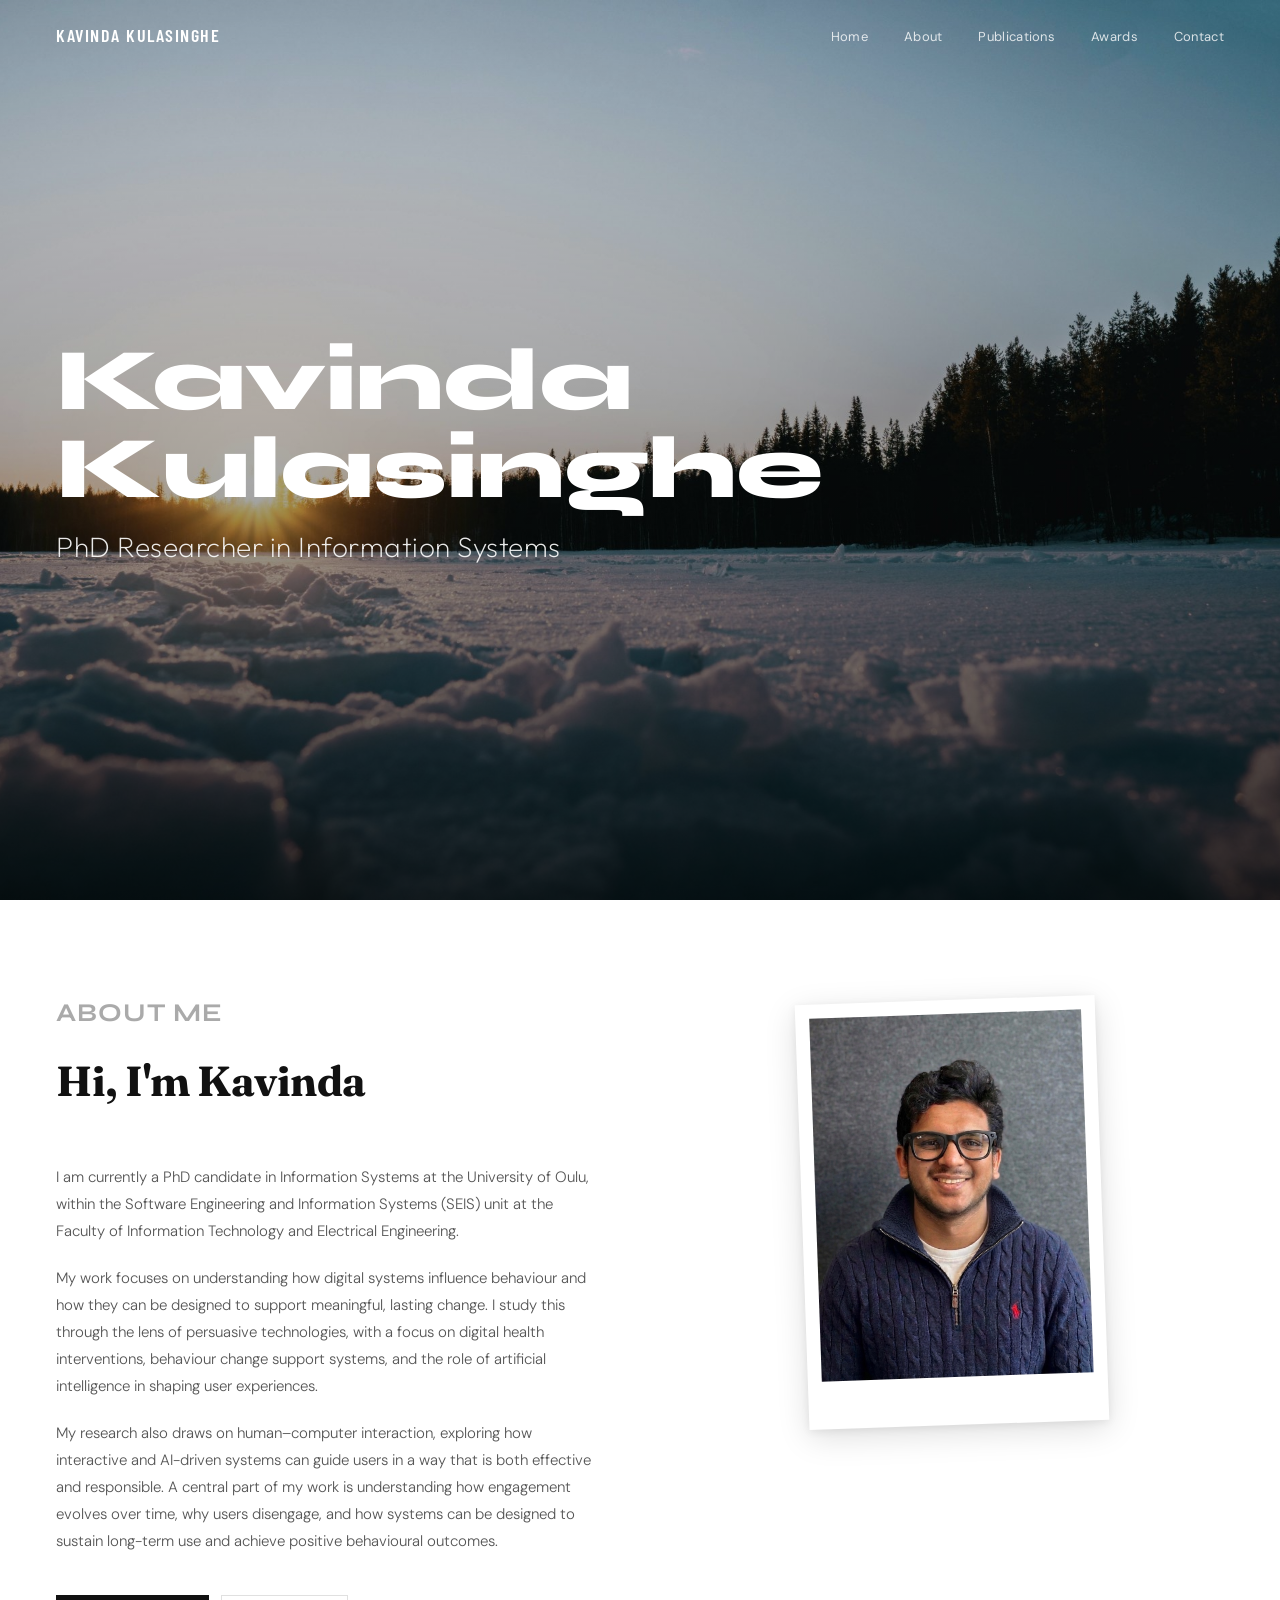
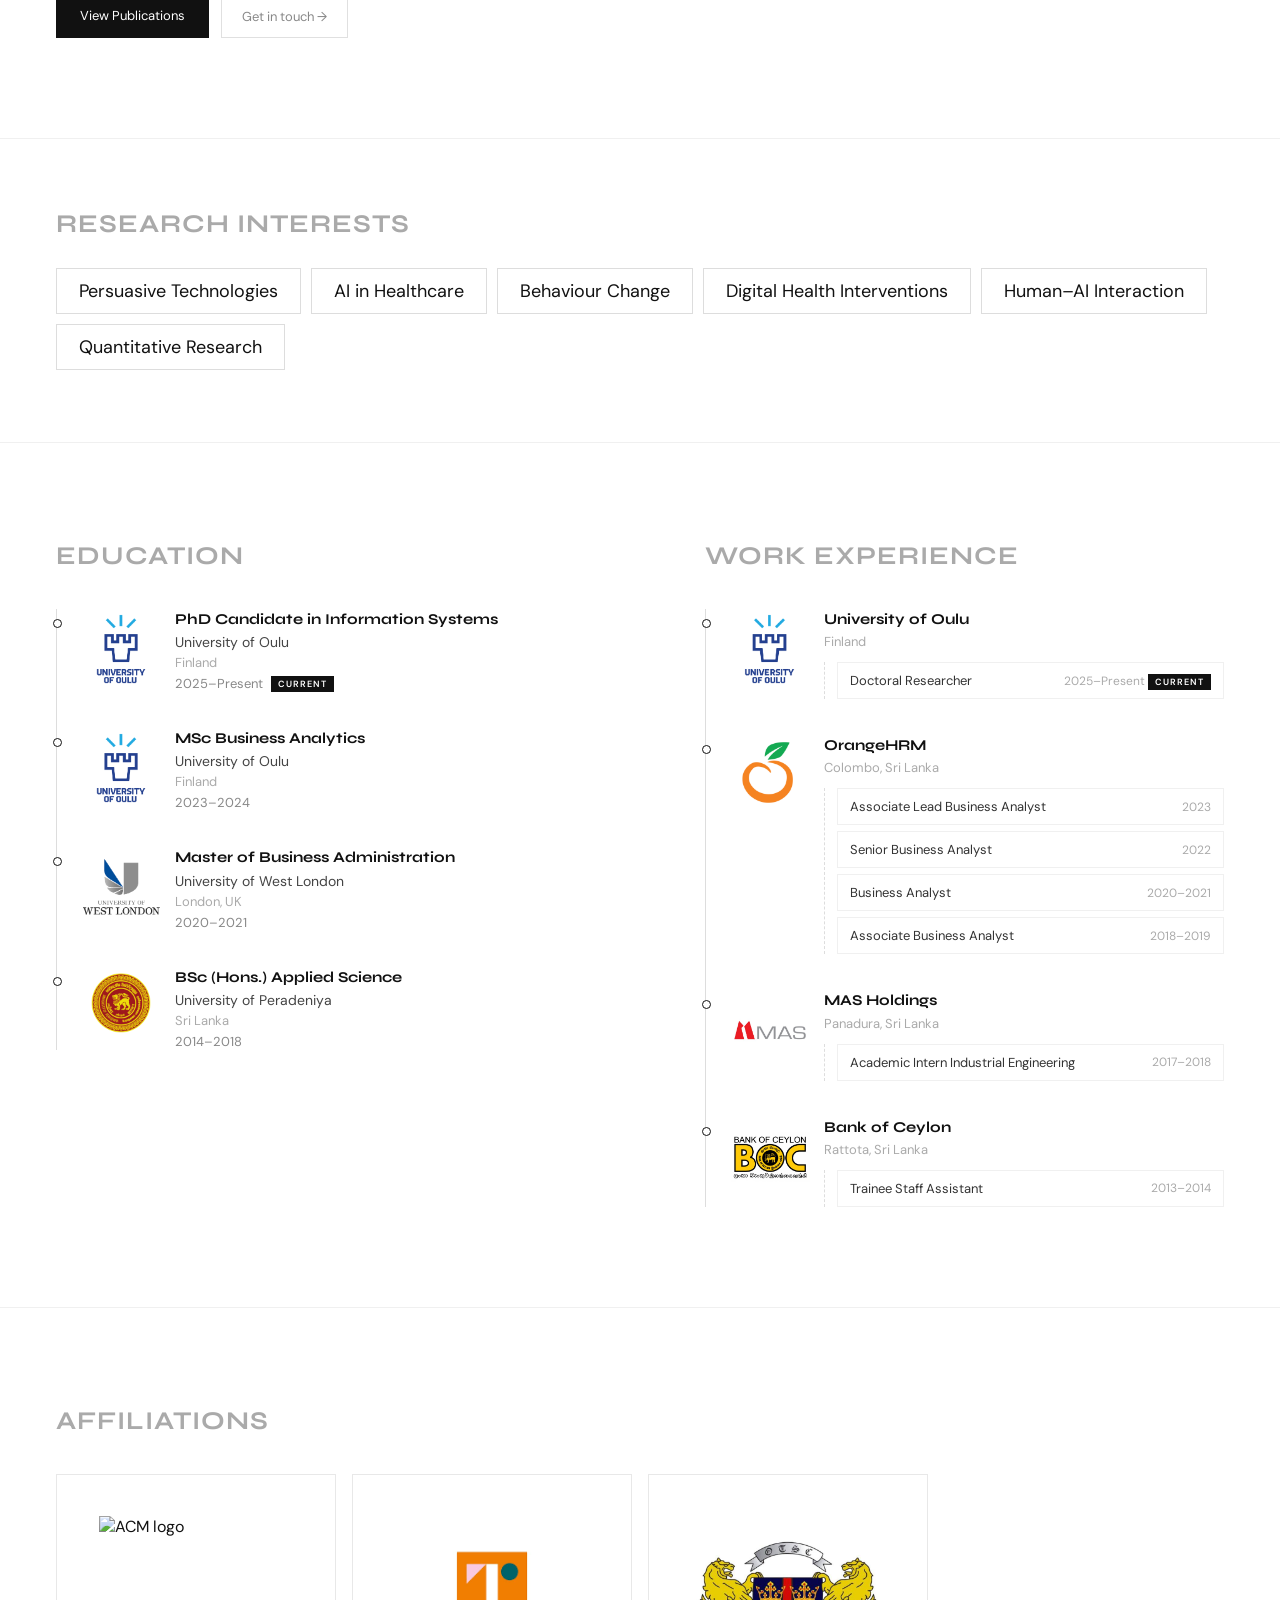
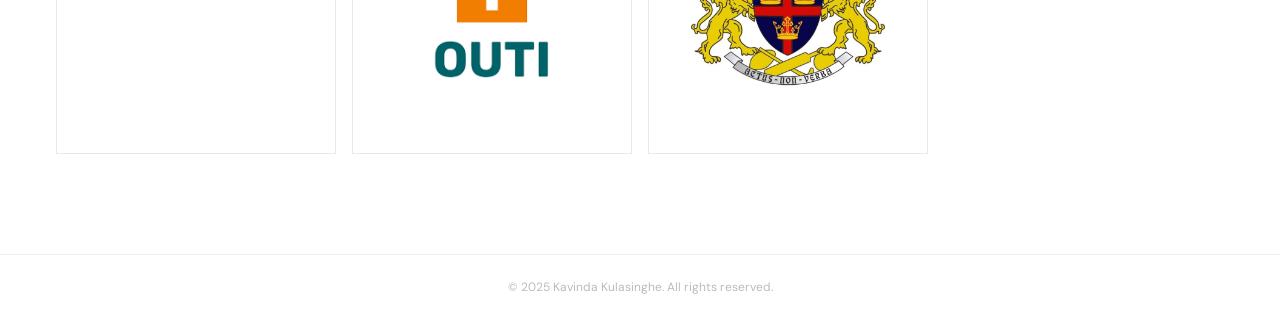
==== index.html @ 7be6fe2a "Add files via upload" ====
<!DOCTYPE html>
<html lang="en">
<head>
  <meta charset="UTF-8" />
  <meta name="viewport" content="width=device-width, initial-scale=1.0"/>
  <title>Kavinda Kulasinghe</title>
  <link href="https://fonts.googleapis.com/css2?family=Syne:wght@700;800&family=DM+Sans:wght@300;400;500&family=Outfit:wght@200;300&family=Barlow+Condensed:wght@600&family=Fraunces:ital,opsz,wght@0,9..144,700;1,9..144,700&display=swap" rel="stylesheet"/>
  <style>
    * { margin: 0; padding: 0; box-sizing: border-box; }

    :root {
      --black:        #111;
      --white:        #fff;
      --border:       #e8e8e8;
      --border-light: #f0f0f0;
      --muted:        #aaa;
      --text-body:    #555;
      --pad-h:        56px;
      --pad-v:        100px;
    }

    body { font-family: 'DM Sans', sans-serif; background: var(--white); color: var(--black); }

    /* NAV */
    nav {
      position: fixed; top: 0; left: 0; right: 0; z-index: 100;
      display: flex; justify-content: space-between; align-items: center;
      padding: 24px 56px;
      transition: background 0.4s, border-color 0.4s;
    }
    nav.scrolled {
      background: var(--white);
      border-bottom: 1px solid var(--border);
    }
    .nav-logo {
      font-family: 'Barlow Condensed', sans-serif; font-size: 18px; font-weight: 600;
      color: var(--white); transition: color 0.4s;
      text-transform: uppercase; letter-spacing: 1.5px;
      text-decoration: none;
    }
    nav.scrolled .nav-logo { color: var(--black); }
    .nav-links { display: flex; gap: 36px; list-style: none; }
    .nav-links a {
      font-size: 13px; color: rgba(255,255,255,0.8); text-decoration: none;
      letter-spacing: 0.3px; transition: color 0.2s;
    }
    nav.scrolled .nav-links a { color: #888; }
    .nav-links a:hover { color: var(--white); }
    nav.scrolled .nav-links a:hover { color: var(--black); }

    /* HERO */
    .hero {
      position: relative; height: 100vh; min-height: 560px;
      display: flex; flex-direction: column;
      justify-content: center; padding: 0 var(--pad-h);
      overflow: hidden;
      background-size: cover;
      background-position: center 40%;
      background-repeat: no-repeat;
      background-color: #1a1a1a;
    }

    .hero-overlay {
      position: absolute; inset: 0;
      background: linear-gradient(
        to top,
        rgba(0,0,0,0.78) 0%,
        rgba(0,0,0,0.35) 45%,
        rgba(0,0,0,0.10) 100%
      );
    }

    .hero-content { position: relative; z-index: 2; }

    @keyframes heroReveal {
      from { opacity: 0; transform: translateY(32px); filter: blur(6px); }
      to   { opacity: 1; transform: translateY(0);    filter: blur(0); }
    }

    .hero-name {
      font-family: 'Syne', sans-serif;
      font-size: clamp(52px, 7vw, 88px);
      font-weight: 800; color: var(--white);
      line-height: 1.0; letter-spacing: clamp(-1px, -0.03em, -3px);
      margin-bottom: 16px;
      animation: heroReveal 1s cubic-bezier(0.22, 1, 0.36, 1) 0.1s both;
    }

    .hero-role {
      font-family: 'Outfit', sans-serif; font-weight: 200;
      font-size: clamp(20px, 2.2vw, 30px);
      color: rgba(255,255,255,0.9);
      letter-spacing: 0.5px;
      animation: heroReveal 1s cubic-bezier(0.22, 1, 0.36, 1) 0.35s both;
    }

    /* ABOUT */
    .about {
      background: var(--white); padding: var(--pad-v) var(--pad-h);
      display: grid;
      grid-template-columns: 1fr 1fr;
      grid-template-rows: auto auto;
      column-gap: 80px; row-gap: 32px;
    }
    .about-top    { grid-column: 1; grid-row: 1; }
    .about-bottom { grid-column: 1; grid-row: 2; }
    .instax-wrap  { grid-column: 2; grid-row: 1 / 3; }

    .section-label {
      font-family: 'Syne', sans-serif;
      font-size: clamp(18px, 2vw, 26px);
      font-weight: 700; letter-spacing: 1px;
      color: var(--muted); text-transform: uppercase;
      margin-bottom: 32px; line-height: 1;
    }

    .about-heading {
      font-family: 'Fraunces', serif;
      font-size: 42px; font-weight: 700;
      color: var(--black); letter-spacing: -0.5px;
      line-height: 1.1; margin-bottom: 28px;
    }

    .about-text {
      font-size: 15px; font-weight: 300; color: var(--text-body);
      line-height: 1.8; margin-bottom: 20px;
    }
    .about-text:last-of-type { margin-bottom: 40px; }

    .about-ctas { display: flex; gap: 12px; }

    .btn-primary {
      background: var(--black); color: var(--white); border: none;
      padding: 12px 24px; font-family: 'DM Sans', sans-serif;
      font-size: 13px; cursor: pointer; transition: background 0.2s;
      display: inline-block; text-decoration: none;
    }
    .btn-primary:hover { background: #333; }

    .btn-ghost {
      background: transparent; color: #888;
      border: 1px solid #e0e0e0; padding: 12px 20px;
      font-family: 'DM Sans', sans-serif; font-size: 13px;
      cursor: pointer; transition: all 0.2s;
    }
    .btn-ghost:hover { color: var(--black); border-color: var(--muted); }

    .instax-wrap {
      display: flex; justify-content: center; align-items: flex-start;
    }
    .instax {
      background: var(--white);
      padding: 14px 14px 48px 14px;
      box-shadow: 0 8px 32px rgba(0,0,0,0.13), 0 2px 8px rgba(0,0,0,0.07);
      transform: rotate(-2deg);
      width: 300px;
      flex-shrink: 0;
    }
    .instax img {
      width: 100%; display: block;
      aspect-ratio: 3/4; object-fit: cover; object-position: center top;
    }

    /* RESEARCH INTERESTS CHIPS */
    .ri-section {
      padding: 72px 56px;
      border-top: 1px solid var(--border-light);
    }
    .ri-section .section-label { margin-bottom: 32px; }

    .ri-chips {
      display: flex; flex-wrap: wrap; gap: 10px;
    }

    .ri-chip {
      font-family: 'DM Sans', sans-serif;
      font-size: 18px; font-weight: 400; color: var(--black);
      border: 1px solid #ddd;
      padding: 10px 22px;
      transition: border-color 0.2s, background 0.2s, color 0.2s;
      cursor: default;
    }
    .ri-chip:hover {
      border-color: var(--black);
      background: var(--black);
      color: var(--white);
    }

    /* EDUCATION + WORK */
    .edu-work {
      display: grid;
      grid-template-columns: 1fr 1px 1fr;
      column-gap: 64px;
      padding: var(--pad-v) var(--pad-h);
      border-top: 1px solid var(--border-light);
      align-items: start;
    }
    .ew-divider { background: #e8e8e8; }
    .ew-col .section-label { margin-bottom: 40px; }

    .timeline {
      padding-left: 24px;
      border-left: 1px solid #ddd;
    }
    .tl-entry {
      position: relative;
      display: flex;
      gap: 14px;
      margin-bottom: 36px;
    }
    .tl-entry:last-child { margin-bottom: 0; }
    .tl-dot {
      position: absolute;
      left: -28px; top: 10px;
      width: 9px; height: 9px;
      border-radius: 50%;
      border: 1.5px solid #111;
      background: var(--white);
    }
    .tl-logo {
      width: 80px; height: 80px; flex-shrink: 0;
      display: flex; align-items: center; justify-content: center;
      font-size: 0;
    }
    .tl-logo img {
      width: 80px; height: 80px; object-fit: contain;
    }
    .tl-info { flex: 1; min-width: 0; }
    .tl-title {
      font-family: 'Syne', sans-serif;
      font-size: 15px; font-weight: 700; color: var(--black);
      line-height: 1.35; margin-bottom: 4px;
    }
    .tl-org  { font-size: 14px; color: #444; margin-bottom: 3px; }
    .tl-country { font-size: 13px; color: var(--muted); margin-bottom: 4px; }
    .tl-year {
      font-size: 13px; color: #888;
      display: flex; align-items: center; gap: 8px;
    }
    .badge-current {
      font-size: 9px; font-weight: 600; letter-spacing: 1px;
      text-transform: uppercase;
      background: var(--black); color: var(--white);
      padding: 2px 7px; flex-shrink: 0;
    }
    .tl-roles {
      margin-top: 12px;
      border-left: 1px dashed #ddd;
      padding-left: 12px;
      display: flex; flex-direction: column; gap: 6px;
    }
    .tl-role {
      display: flex; justify-content: space-between; align-items: center;
      padding: 9px 12px;
      border: 1px solid var(--border-light);
      transition: border-color 0.2s;
    }
    .tl-role:hover { border-color: var(--black); }
    .tl-role-title { font-size: 13px; color: #333; }
    .tl-role-year  { font-size: 12px; color: var(--muted); flex-shrink: 0; margin-left: 12px; }

    /* AFFILIATIONS SECTION */
    .affiliations-section {
      padding: var(--pad-v) var(--pad-h);
      border-top: 1px solid var(--border-light);
    }
    .affiliations-section .section-label { margin-bottom: 40px; }

    .affil-cards-grid {
      display: grid;
      grid-template-columns: repeat(4, 1fr);
      gap: 16px;
    }

    .affil-card-item {
      position: relative;
      overflow: hidden;
      aspect-ratio: 1;
      border: 1px solid var(--border);
      transition: border-color 0.25s, transform 0.25s;
      cursor: default;
      display: flex; align-items: center; justify-content: center;
    }
    .affil-card-item:hover {
      border-color: var(--black);
      transform: translateY(-4px);
    }

    .affil-logo-box {
      width: 70%; height: 70%;
      display: flex; align-items: center; justify-content: center;
    }
    .affil-logo-box img {
      width: 100%; height: 100%; object-fit: contain;
    }
    .affil-logo-placeholder {
      width: 60px; height: 60px;
      border-radius: 50%;
      border: 1px dashed #bbb; background: #f7f7f7;
      display: flex; align-items: center; justify-content: center;
      font-size: 10px; color: #bbb;
    }

    .affil-card-info {
      position: absolute; inset: 0;
      background: var(--black);
      display: flex; flex-direction: column;
      align-items: center; justify-content: center;
      padding: 16px; text-align: center;
      opacity: 0;
      transition: opacity 0.25s;
    }
    .affil-card-item:hover .affil-card-info { opacity: 1; }

    .affil-card-name {
      font-size: 13px; font-weight: 500; color: var(--white);
      line-height: 1.3; margin-bottom: 6px;
    }
    .affil-card-type { font-size: 11px; color: rgba(255,255,255,0.6); }


    /* MOBILE NAV TOGGLE */
    .nav-toggle {
      display: none; flex-direction: column; gap: 5px;
      background: none; border: none; cursor: pointer; padding: 4px;
    }
    .nav-toggle span {
      display: block; width: 22px; height: 2px;
      background: var(--white); transition: background 0.4s;
    }
    nav.scrolled .nav-toggle span { background: var(--black); }

    /* TABLET */
    @media (max-width: 900px) {
      nav { padding: 20px 32px; }

      .hero { padding: 0 32px; }

      .about {
        grid-template-columns: 1fr;
        grid-template-rows: auto;
        padding: 72px 32px;
        row-gap: 40px;
      }
      .about-top    { grid-column: 1; grid-row: 1; order: 1; }
      .instax-wrap  { grid-column: 1; grid-row: auto; order: 2; justify-content: flex-start; }
      .about-bottom { grid-column: 1; grid-row: auto; order: 3; }

      .ri-section { padding: 56px 32px; }

      .affiliations-section { padding: 72px 32px; }
      .affil-cards-grid { grid-template-columns: repeat(2, 1fr); }

      .edu-work {
        grid-template-columns: 1fr;
        padding: 72px 32px;
      }
      .ew-divider { height: 1px; width: 100%; margin: 48px 0; }

      .lower {
        grid-template-columns: 1fr;
        padding: 0 32px 72px;
        gap: 0;
      }

      .affil-col { padding-top: 40px; }
    }

    /* MOBILE */
    @media (max-width: 600px) {
      nav { padding: 18px 20px; }

      .nav-links {
        display: none; flex-direction: column; gap: 0;
        position: fixed; top: 0; left: 0; right: 0; bottom: 0;
        background: var(--white); z-index: 99;
        justify-content: center; align-items: center;
      }
      .nav-links.open { display: flex; }
      .nav-links a {
        font-size: 22px; color: var(--black); padding: 16px 0;
      }
      .nav-links a:hover { color: var(--black); }

      .nav-logo { font-size: 14px; letter-spacing: 0.8px; }
      .nav-toggle { display: flex; z-index: 101; }

      .hero { padding: 0 20px; min-height: 100svh; }

      .hero-name { font-size: clamp(36px, 10vw, 64px); word-break: break-word; }

      .hero-role { font-size: clamp(16px, 4.5vw, 22px); }

      .about {
        padding: 56px 20px;
        row-gap: 32px;
      }

      .about-heading { font-size: 32px; }

      .about-ctas { flex-direction: column; }
      .btn-primary, .btn-ghost { width: 100%; text-align: center; }

      .instax { width: 240px; }

      .ri-section { padding: 48px 20px; }

      .affiliations-section { padding: 56px 20px; }
      .affil-cards-grid { grid-template-columns: repeat(2, 1fr); gap: 12px; }

      .edu-work { padding: 56px 20px; }
      .ew-divider { margin: 40px 0; }

      .lower { padding: 0 20px 64px; }

      .interest-label { padding-top: 40px; }
    }
  </style>
</head>
<body>

<nav id="nav">
  <a href="#" class="nav-logo">Kavinda Kulasinghe</a>
  <ul class="nav-links" id="nav-links">
    <li><a href="index.html">Home</a></li>
    <li><a href="#about">About</a></li>
    <li><a href="publications.html">Publications</a></li>
    <li><a href="awards.html">Awards</a></li>
    <li><a href="contact.html">Contact</a></li>
  </ul>
  <button class="nav-toggle" id="nav-toggle" aria-label="Menu">
    <span></span><span></span><span></span>
  </button>
</nav>

<!-- HERO — replace hero-bg.jpg with your image file -->
<div class="hero" id="hero" style="background-image: url('images/hero-bg.jpg');">
  <div class="hero-overlay"></div>
  <div class="hero-content">
    <h1 class="hero-name">Kavinda<br>Kulasinghe</h1>
    <p class="hero-role">PhD Researcher in Information Systems</p>
  </div>
</div>

<!-- ABOUT -->
<section class="about" id="about">
  <div class="about-top">
    <p class="section-label">About Me</p>
    <h2 class="about-heading">Hi, I'm Kavinda</h2>
  </div>
  <div class="instax-wrap">
    <div class="instax">
      <img src="images/profile.jpg" alt="Kavinda Kulasinghe" />
    </div>
  </div>
  <div class="about-bottom">
    <p class="about-text">
      I am currently a PhD candidate in Information Systems at the University of Oulu, within the Software Engineering and Information Systems (SEIS) unit at the Faculty of Information Technology and Electrical Engineering.
    </p>
    <p class="about-text">
      My work focuses on understanding how digital systems influence behaviour and how they can be designed to support meaningful, lasting change. I study this through the lens of persuasive technologies, with a focus on digital health interventions, behaviour change support systems, and the role of artificial intelligence in shaping user experiences.
    </p>
    <p class="about-text">
      My research also draws on human–computer interaction, exploring how interactive and AI-driven systems can guide users in a way that is both effective and responsible. A central part of my work is understanding how engagement evolves over time, why users disengage, and how systems can be designed to sustain long-term use and achieve positive behavioural outcomes.
    </p>
    <div class="about-ctas">
      <a href="publications.html" class="btn-primary">View Publications</a>
      <button class="btn-ghost">Get in touch →</button>
    </div>
  </div>
</section>

<!-- RESEARCH INTERESTS -->
<section class="ri-section" id="research">
  <p class="section-label">Research Interests</p>
  <div class="ri-chips">
    <span class="ri-chip">Persuasive Technologies</span>
    <span class="ri-chip">AI in Healthcare</span>
    <span class="ri-chip">Behaviour Change</span>
    <span class="ri-chip">Digital Health Interventions</span>
    <span class="ri-chip">Human–AI Interaction</span>
    <span class="ri-chip">Quantitative Research</span>
  </div>
</section>

<!-- EDUCATION + WORK EXPERIENCE -->
<section class="edu-work">

  <!-- Education -->
  <div class="ew-col">
    <p class="section-label">Education</p>
    <div class="timeline">

      <div class="tl-entry">
        <div class="tl-dot"></div>
        <div class="tl-logo"><img src="images/oulu.png" alt="University of Oulu"/></div>
        <div class="tl-info">
          <h4 class="tl-title">PhD Candidate in Information Systems</h4>
          <p class="tl-org">University of Oulu</p>
          <p class="tl-country">Finland</p>
          <p class="tl-year">2025–Present <span class="badge-current">Current</span></p>
        </div>
      </div>

      <div class="tl-entry">
        <div class="tl-dot"></div>
        <div class="tl-logo"><img src="images/oulu.png" alt="University of Oulu"/></div>
        <div class="tl-info">
          <h4 class="tl-title">MSc Business Analytics</h4>
          <p class="tl-org">University of Oulu</p>
          <p class="tl-country">Finland</p>
          <p class="tl-year">2023–2024</p>
        </div>
      </div>

      <div class="tl-entry">
        <div class="tl-dot"></div>
        <div class="tl-logo"><img src="images/uwl.png" alt="University of West London"/></div>
        <div class="tl-info">
          <h4 class="tl-title">Master of Business Administration</h4>
          <p class="tl-org">University of West London</p>
          <p class="tl-country">London, UK</p>
          <p class="tl-year">2020–2021</p>
        </div>
      </div>

      <div class="tl-entry">
        <div class="tl-dot"></div>
        <div class="tl-logo"><img src="images/pera.png" alt="University of Peradeniya"/></div>
        <div class="tl-info">
          <h4 class="tl-title">BSc (Hons.) Applied Science</h4>
          <p class="tl-org">University of Peradeniya</p>
          <p class="tl-country">Sri Lanka</p>
          <p class="tl-year">2014–2018</p>
        </div>
      </div>

    </div>
  </div>

  <!-- Divider -->
  <div class="ew-divider"></div>

  <!-- Work Experience -->
  <div class="ew-col">
    <p class="section-label">Work Experience</p>
    <div class="timeline">

      <div class="tl-entry">
        <div class="tl-dot"></div>
        <div class="tl-logo"><img src="images/oulu.png" alt="University of Oulu"/></div>
        <div class="tl-info">
          <h4 class="tl-title">University of Oulu</h4>
          <p class="tl-country">Finland</p>
          <div class="tl-roles">
            <div class="tl-role">
              <span class="tl-role-title">Doctoral Researcher</span>
              <span class="tl-role-year">2025–Present <span class="badge-current">Current</span></span>
            </div>
          </div>
        </div>
      </div>

      <div class="tl-entry">
        <div class="tl-dot"></div>
        <div class="tl-logo"><img src="images/orangehrm.png" alt="OrangeHRM"/></div>
        <div class="tl-info">
          <h4 class="tl-title">OrangeHRM</h4>
          <p class="tl-country">Colombo, Sri Lanka</p>
          <div class="tl-roles">
            <div class="tl-role">
              <span class="tl-role-title">Associate Lead Business Analyst</span>
              <span class="tl-role-year">2023</span>
            </div>
            <div class="tl-role">
              <span class="tl-role-title">Senior Business Analyst</span>
              <span class="tl-role-year">2022</span>
            </div>
            <div class="tl-role">
              <span class="tl-role-title">Business Analyst</span>
              <span class="tl-role-year">2020–2021</span>
            </div>
            <div class="tl-role">
              <span class="tl-role-title">Associate Business Analyst</span>
              <span class="tl-role-year">2018–2019</span>
            </div>
          </div>
        </div>
      </div>

      <div class="tl-entry">
        <div class="tl-dot"></div>
        <div class="tl-logo"><img src="images/mas.png" alt="MAS Holdings"/></div>
        <div class="tl-info">
          <h4 class="tl-title">MAS Holdings</h4>
          <p class="tl-country">Panadura, Sri Lanka</p>
          <div class="tl-roles">
            <div class="tl-role">
              <span class="tl-role-title">Academic Intern Industrial Engineering</span>
              <span class="tl-role-year">2017–2018</span>
            </div>
          </div>
        </div>
      </div>

      <div class="tl-entry">
        <div class="tl-dot"></div>
        <div class="tl-logo"><img src="images/boc.jpg" alt="Bank of Ceylon"/></div>
        <div class="tl-info">
          <h4 class="tl-title">Bank of Ceylon</h4>
          <p class="tl-country">Rattota, Sri Lanka</p>
          <div class="tl-roles">
            <div class="tl-role">
              <span class="tl-role-title">Trainee Staff Assistant</span>
              <span class="tl-role-year">2013–2014</span>
            </div>
          </div>
        </div>
      </div>

    </div>
  </div>

</section>

<!-- AFFILIATIONS -->
<section class="affiliations-section">
  <p class="section-label">Affiliations</p>
  <div class="affil-cards-grid">

    <!-- ACM -->
    <div class="affil-card-item">
      <div class="affil-logo-box">
        <img src="https://encrypted-tbn0.gstatic.com/images?q=tbn:ANd9GcSeoEwOo5rFB51Mo3TANusQhhwVr0I_OopxEw&s" alt="ACM logo"/>
      </div>
      <div class="affil-card-info">
        <p class="affil-card-name">Association for Computing Machinery</p>
        <p class="affil-card-type">Professional Member since 2026</p>
      </div>
    </div>

    <!-- Tieteentekijät -->
    <div class="affil-card-item">
      <div class="affil-logo-box">
        <img src="images/tieteentekijat.png" alt="Tieteentekijät logo"/>
      </div>
      <div class="affil-card-info">
        <p class="affil-card-name">Tieteentekijät</p>
        <p class="affil-card-type">Member since 2026</p>
      </div>
    </div>

    <!-- Old Trinitians Sports Club -->
    <div class="affil-card-item">
      <div class="affil-logo-box">
        <img src="images/otsc-logo.jpg" alt="Old Trinitians Sports Club logo"/>
      </div>
      <div class="affil-card-info">
        <p class="affil-card-name">Old Trinitians Sports Club</p>
        <p class="affil-card-type">Life Member since 2012</p>
      </div>
    </div>

  </div>
</section>


<script>
  const nav = document.getElementById('nav');
  const hero = document.getElementById('hero');
  const io = new IntersectionObserver(([e]) => {
    nav.classList.toggle('scrolled', !e.isIntersecting);
  }, { threshold: 0.05 });
  io.observe(hero);

  const toggle = document.getElementById('nav-toggle');
  const links = document.getElementById('nav-links');
  toggle.addEventListener('click', () => links.classList.toggle('open'));
  links.querySelectorAll('a').forEach(a => {
    a.addEventListener('click', () => links.classList.remove('open'));
  });
</script>

<footer style="border-top: 1px solid #f0f0f0; padding: 24px 56px; text-align: center; font-size: 12px; color: #bbb;">
  © 2025 Kavinda Kulasinghe. All rights reserved.
</footer>

</body>
</html>
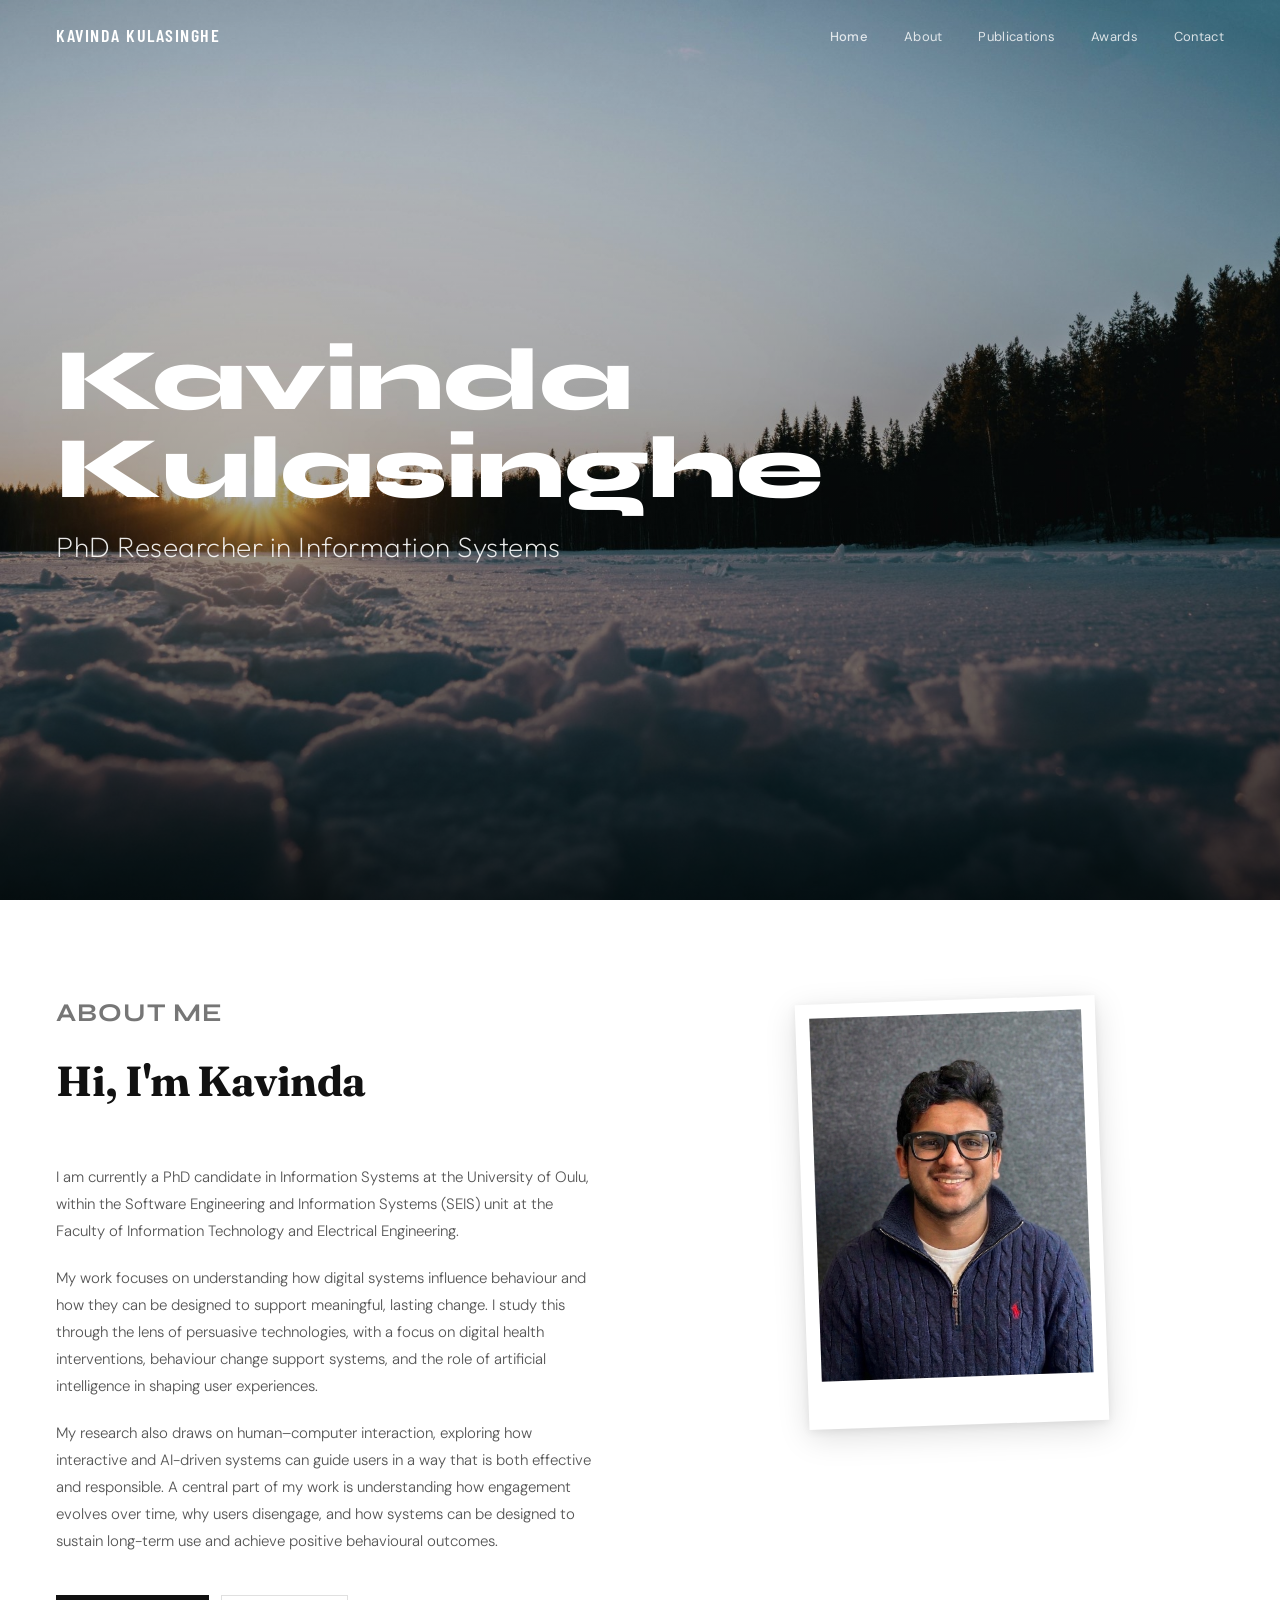
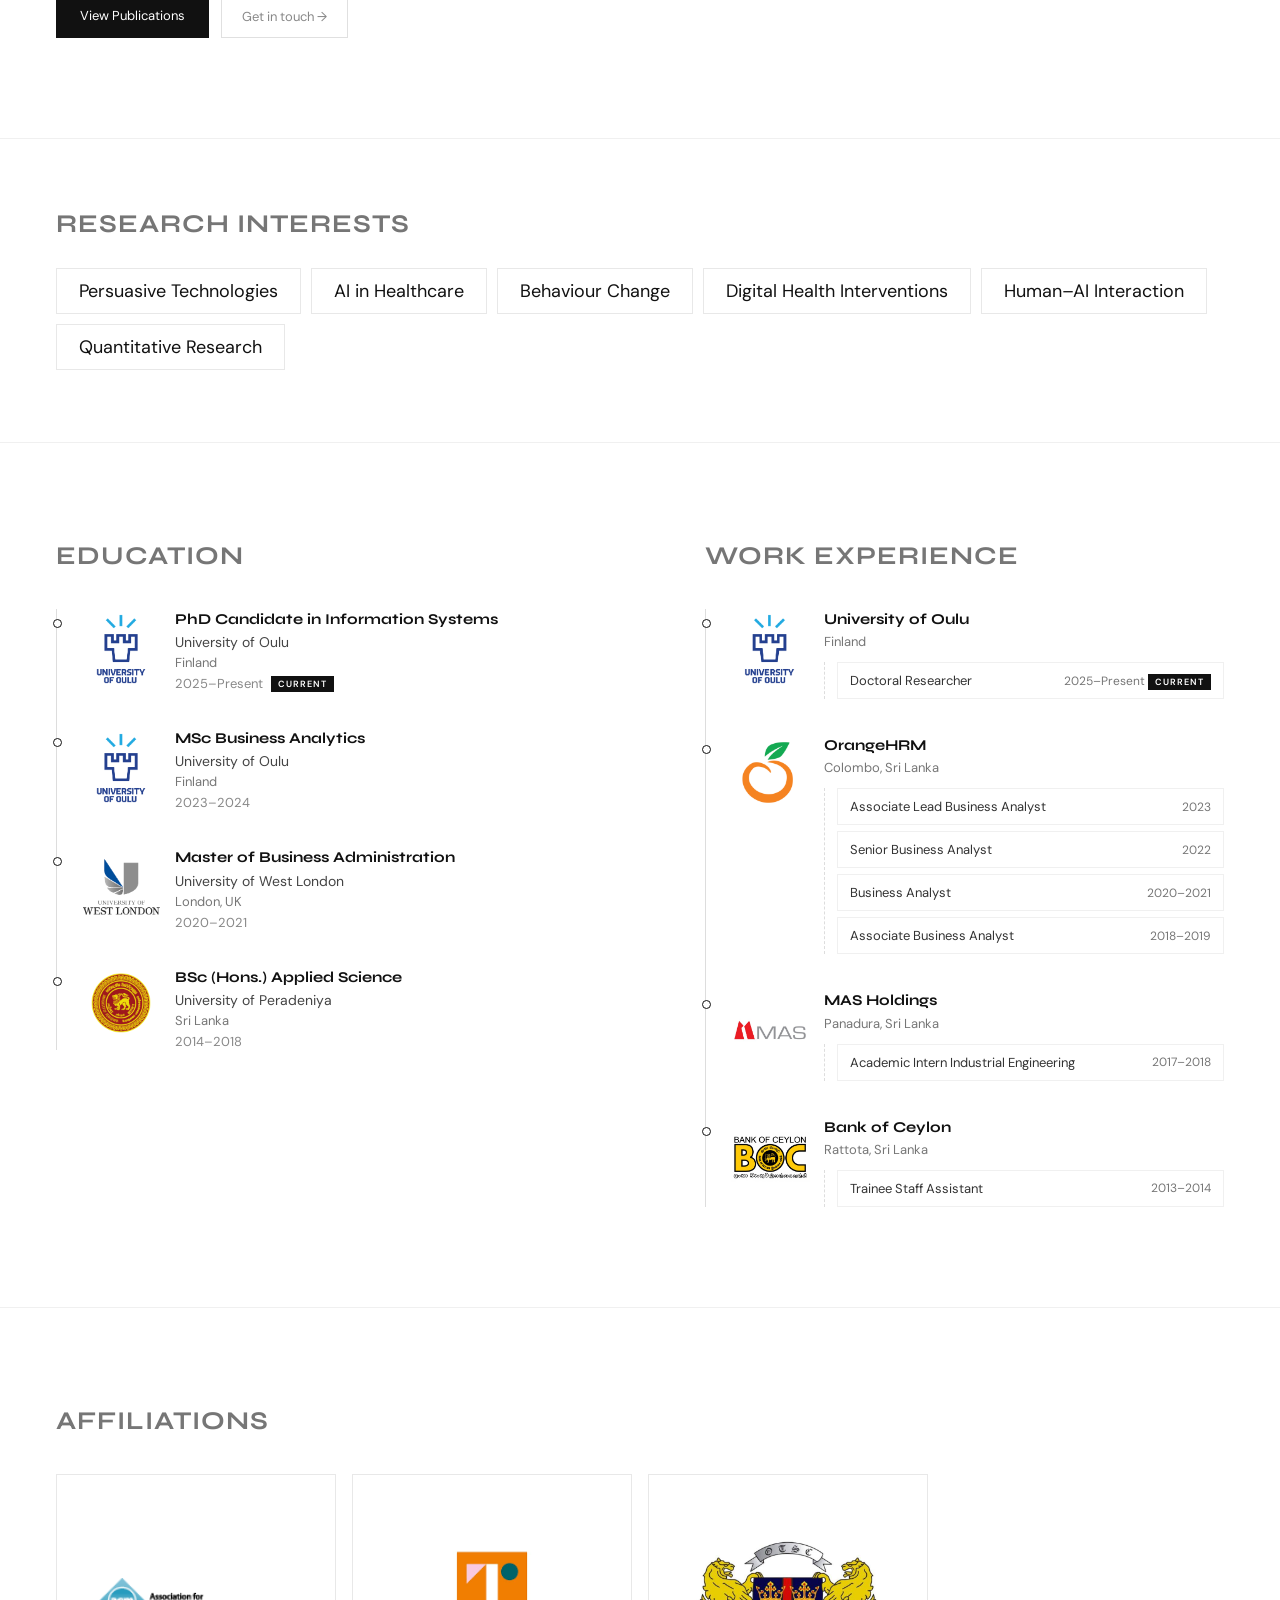
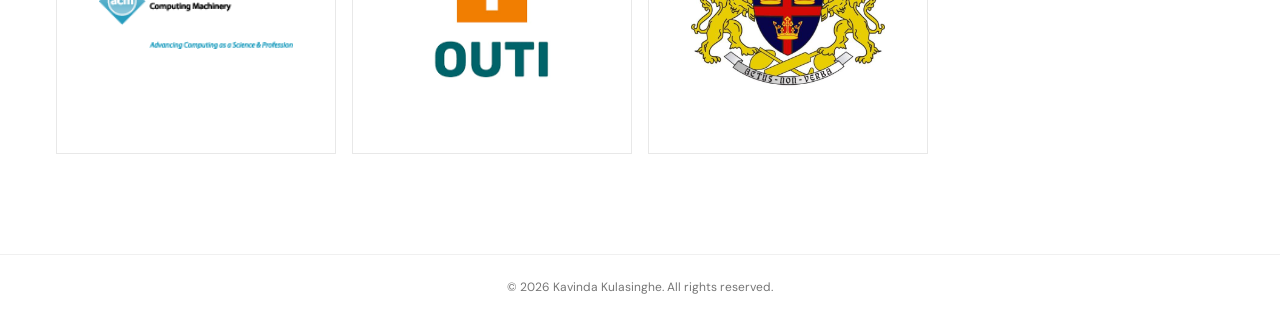
==== commit f3719349: "Rewrite site to best practices: shared CSS/JS, semantic HTML, SEO, accessibility - Extract shared st" ====
--- a/index.html
+++ b/index.html
@@ -1,689 +1,586 @@
-<!DOCTYPE html>
-<html lang="en">
-<head>
-  <meta charset="UTF-8" />
-  <meta name="viewport" content="width=device-width, initial-scale=1.0"/>
-  <title>Kavinda Kulasinghe</title>
-  <link href="https://fonts.googleapis.com/css2?family=Syne:wght@700;800&family=DM+Sans:wght@300;400;500&family=Outfit:wght@200;300&family=Barlow+Condensed:wght@600&family=Fraunces:ital,opsz,wght@0,9..144,700;1,9..144,700&display=swap" rel="stylesheet"/>
-  <style>
-    * { margin: 0; padding: 0; box-sizing: border-box; }
-
-    :root {
-      --black:        #111;
-      --white:        #fff;
-      --border:       #e8e8e8;
-      --border-light: #f0f0f0;
-      --muted:        #aaa;
-      --text-body:    #555;
-      --pad-h:        56px;
-      --pad-v:        100px;
-    }
-
-    body { font-family: 'DM Sans', sans-serif; background: var(--white); color: var(--black); }
-
-    /* NAV */
-    nav {
-      position: fixed; top: 0; left: 0; right: 0; z-index: 100;
-      display: flex; justify-content: space-between; align-items: center;
-      padding: 24px 56px;
-      transition: background 0.4s, border-color 0.4s;
-    }
-    nav.scrolled {
-      background: var(--white);
-      border-bottom: 1px solid var(--border);
-    }
-    .nav-logo {
-      font-family: 'Barlow Condensed', sans-serif; font-size: 18px; font-weight: 600;
-      color: var(--white); transition: color 0.4s;
-      text-transform: uppercase; letter-spacing: 1.5px;
-      text-decoration: none;
-    }
-    nav.scrolled .nav-logo { color: var(--black); }
-    .nav-links { display: flex; gap: 36px; list-style: none; }
-    .nav-links a {
-      font-size: 13px; color: rgba(255,255,255,0.8); text-decoration: none;
-      letter-spacing: 0.3px; transition: color 0.2s;
-    }
-    nav.scrolled .nav-links a { color: #888; }
-    .nav-links a:hover { color: var(--white); }
-    nav.scrolled .nav-links a:hover { color: var(--black); }
-
-    /* HERO */
-    .hero {
-      position: relative; height: 100vh; min-height: 560px;
-      display: flex; flex-direction: column;
-      justify-content: center; padding: 0 var(--pad-h);
-      overflow: hidden;
-      background-size: cover;
-      background-position: center 40%;
-      background-repeat: no-repeat;
-      background-color: #1a1a1a;
-    }
-
-    .hero-overlay {
-      position: absolute; inset: 0;
-      background: linear-gradient(
-        to top,
-        rgba(0,0,0,0.78) 0%,
-        rgba(0,0,0,0.35) 45%,
-        rgba(0,0,0,0.10) 100%
-      );
-    }
-
-    .hero-content { position: relative; z-index: 2; }
-
-    @keyframes heroReveal {
-      from { opacity: 0; transform: translateY(32px); filter: blur(6px); }
-      to   { opacity: 1; transform: translateY(0);    filter: blur(0); }
-    }
-
-    .hero-name {
-      font-family: 'Syne', sans-serif;
-      font-size: clamp(52px, 7vw, 88px);
-      font-weight: 800; color: var(--white);
-      line-height: 1.0; letter-spacing: clamp(-1px, -0.03em, -3px);
-      margin-bottom: 16px;
-      animation: heroReveal 1s cubic-bezier(0.22, 1, 0.36, 1) 0.1s both;
-    }
-
-    .hero-role {
-      font-family: 'Outfit', sans-serif; font-weight: 200;
-      font-size: clamp(20px, 2.2vw, 30px);
-      color: rgba(255,255,255,0.9);
-      letter-spacing: 0.5px;
-      animation: heroReveal 1s cubic-bezier(0.22, 1, 0.36, 1) 0.35s both;
-    }
-
-    /* ABOUT */
-    .about {
-      background: var(--white); padding: var(--pad-v) var(--pad-h);
-      display: grid;
-      grid-template-columns: 1fr 1fr;
-      grid-template-rows: auto auto;
-      column-gap: 80px; row-gap: 32px;
-    }
-    .about-top    { grid-column: 1; grid-row: 1; }
-    .about-bottom { grid-column: 1; grid-row: 2; }
-    .instax-wrap  { grid-column: 2; grid-row: 1 / 3; }
-
-    .section-label {
-      font-family: 'Syne', sans-serif;
-      font-size: clamp(18px, 2vw, 26px);
-      font-weight: 700; letter-spacing: 1px;
-      color: var(--muted); text-transform: uppercase;
-      margin-bottom: 32px; line-height: 1;
-    }
-
-    .about-heading {
-      font-family: 'Fraunces', serif;
-      font-size: 42px; font-weight: 700;
-      color: var(--black); letter-spacing: -0.5px;
-      line-height: 1.1; margin-bottom: 28px;
-    }
-
-    .about-text {
-      font-size: 15px; font-weight: 300; color: var(--text-body);
-      line-height: 1.8; margin-bottom: 20px;
-    }
-    .about-text:last-of-type { margin-bottom: 40px; }
-
-    .about-ctas { display: flex; gap: 12px; }
-
-    .btn-primary {
-      background: var(--black); color: var(--white); border: none;
-      padding: 12px 24px; font-family: 'DM Sans', sans-serif;
-      font-size: 13px; cursor: pointer; transition: background 0.2s;
-      display: inline-block; text-decoration: none;
-    }
-    .btn-primary:hover { background: #333; }
-
-    .btn-ghost {
-      background: transparent; color: #888;
-      border: 1px solid #e0e0e0; padding: 12px 20px;
-      font-family: 'DM Sans', sans-serif; font-size: 13px;
-      cursor: pointer; transition: all 0.2s;
-    }
-    .btn-ghost:hover { color: var(--black); border-color: var(--muted); }
-
-    .instax-wrap {
-      display: flex; justify-content: center; align-items: flex-start;
-    }
-    .instax {
-      background: var(--white);
-      padding: 14px 14px 48px 14px;
-      box-shadow: 0 8px 32px rgba(0,0,0,0.13), 0 2px 8px rgba(0,0,0,0.07);
-      transform: rotate(-2deg);
-      width: 300px;
-      flex-shrink: 0;
-    }
-    .instax img {
-      width: 100%; display: block;
-      aspect-ratio: 3/4; object-fit: cover; object-position: center top;
-    }
-
-    /* RESEARCH INTERESTS CHIPS */
-    .ri-section {
-      padding: 72px 56px;
-      border-top: 1px solid var(--border-light);
-    }
-    .ri-section .section-label { margin-bottom: 32px; }
-
-    .ri-chips {
-      display: flex; flex-wrap: wrap; gap: 10px;
-    }
-
-    .ri-chip {
-      font-family: 'DM Sans', sans-serif;
-      font-size: 18px; font-weight: 400; color: var(--black);
-      border: 1px solid #ddd;
-      padding: 10px 22px;
-      transition: border-color 0.2s, background 0.2s, color 0.2s;
-      cursor: default;
-    }
-    .ri-chip:hover {
-      border-color: var(--black);
-      background: var(--black);
-      color: var(--white);
-    }
-
-    /* EDUCATION + WORK */
-    .edu-work {
-      display: grid;
-      grid-template-columns: 1fr 1px 1fr;
-      column-gap: 64px;
-      padding: var(--pad-v) var(--pad-h);
-      border-top: 1px solid var(--border-light);
-      align-items: start;
-    }
-    .ew-divider { background: #e8e8e8; }
-    .ew-col .section-label { margin-bottom: 40px; }
-
-    .timeline {
-      padding-left: 24px;
-      border-left: 1px solid #ddd;
-    }
-    .tl-entry {
-      position: relative;
-      display: flex;
-      gap: 14px;
-      margin-bottom: 36px;
-    }
-    .tl-entry:last-child { margin-bottom: 0; }
-    .tl-dot {
-      position: absolute;
-      left: -28px; top: 10px;
-      width: 9px; height: 9px;
-      border-radius: 50%;
-      border: 1.5px solid #111;
-      background: var(--white);
-    }
-    .tl-logo {
-      width: 80px; height: 80px; flex-shrink: 0;
-      display: flex; align-items: center; justify-content: center;
-      font-size: 0;
-    }
-    .tl-logo img {
-      width: 80px; height: 80px; object-fit: contain;
-    }
-    .tl-info { flex: 1; min-width: 0; }
-    .tl-title {
-      font-family: 'Syne', sans-serif;
-      font-size: 15px; font-weight: 700; color: var(--black);
-      line-height: 1.35; margin-bottom: 4px;
-    }
-    .tl-org  { font-size: 14px; color: #444; margin-bottom: 3px; }
-    .tl-country { font-size: 13px; color: var(--muted); margin-bottom: 4px; }
-    .tl-year {
-      font-size: 13px; color: #888;
-      display: flex; align-items: center; gap: 8px;
-    }
-    .badge-current {
-      font-size: 9px; font-weight: 600; letter-spacing: 1px;
-      text-transform: uppercase;
-      background: var(--black); color: var(--white);
-      padding: 2px 7px; flex-shrink: 0;
-    }
-    .tl-roles {
-      margin-top: 12px;
-      border-left: 1px dashed #ddd;
-      padding-left: 12px;
-      display: flex; flex-direction: column; gap: 6px;
-    }
-    .tl-role {
-      display: flex; justify-content: space-between; align-items: center;
-      padding: 9px 12px;
-      border: 1px solid var(--border-light);
-      transition: border-color 0.2s;
-    }
-    .tl-role:hover { border-color: var(--black); }
-    .tl-role-title { font-size: 13px; color: #333; }
-    .tl-role-year  { font-size: 12px; color: var(--muted); flex-shrink: 0; margin-left: 12px; }
-
-    /* AFFILIATIONS SECTION */
-    .affiliations-section {
-      padding: var(--pad-v) var(--pad-h);
-      border-top: 1px solid var(--border-light);
-    }
-    .affiliations-section .section-label { margin-bottom: 40px; }
-
-    .affil-cards-grid {
-      display: grid;
-      grid-template-columns: repeat(4, 1fr);
-      gap: 16px;
-    }
-
-    .affil-card-item {
-      position: relative;
-      overflow: hidden;
-      aspect-ratio: 1;
-      border: 1px solid var(--border);
-      transition: border-color 0.25s, transform 0.25s;
-      cursor: default;
-      display: flex; align-items: center; justify-content: center;
-    }
-    .affil-card-item:hover {
-      border-color: var(--black);
-      transform: translateY(-4px);
-    }
-
-    .affil-logo-box {
-      width: 70%; height: 70%;
-      display: flex; align-items: center; justify-content: center;
-    }
-    .affil-logo-box img {
-      width: 100%; height: 100%; object-fit: contain;
-    }
-    .affil-logo-placeholder {
-      width: 60px; height: 60px;
-      border-radius: 50%;
-      border: 1px dashed #bbb; background: #f7f7f7;
-      display: flex; align-items: center; justify-content: center;
-      font-size: 10px; color: #bbb;
-    }
-
-    .affil-card-info {
-      position: absolute; inset: 0;
-      background: var(--black);
-      display: flex; flex-direction: column;
-      align-items: center; justify-content: center;
-      padding: 16px; text-align: center;
-      opacity: 0;
-      transition: opacity 0.25s;
-    }
-    .affil-card-item:hover .affil-card-info { opacity: 1; }
-
-    .affil-card-name {
-      font-size: 13px; font-weight: 500; color: var(--white);
-      line-height: 1.3; margin-bottom: 6px;
-    }
-    .affil-card-type { font-size: 11px; color: rgba(255,255,255,0.6); }
-
-
-    /* MOBILE NAV TOGGLE */
-    .nav-toggle {
-      display: none; flex-direction: column; gap: 5px;
-      background: none; border: none; cursor: pointer; padding: 4px;
-    }
-    .nav-toggle span {
-      display: block; width: 22px; height: 2px;
-      background: var(--white); transition: background 0.4s;
-    }
-    nav.scrolled .nav-toggle span { background: var(--black); }
-
-    /* TABLET */
-    @media (max-width: 900px) {
-      nav { padding: 20px 32px; }
-
-      .hero { padding: 0 32px; }
-
-      .about {
-        grid-template-columns: 1fr;
-        grid-template-rows: auto;
-        padding: 72px 32px;
-        row-gap: 40px;
-      }
-      .about-top    { grid-column: 1; grid-row: 1; order: 1; }
-      .instax-wrap  { grid-column: 1; grid-row: auto; order: 2; justify-content: flex-start; }
-      .about-bottom { grid-column: 1; grid-row: auto; order: 3; }
-
-      .ri-section { padding: 56px 32px; }
-
-      .affiliations-section { padding: 72px 32px; }
-      .affil-cards-grid { grid-template-columns: repeat(2, 1fr); }
-
-      .edu-work {
-        grid-template-columns: 1fr;
-        padding: 72px 32px;
-      }
-      .ew-divider { height: 1px; width: 100%; margin: 48px 0; }
-
-      .lower {
-        grid-template-columns: 1fr;
-        padding: 0 32px 72px;
-        gap: 0;
-      }
-
-      .affil-col { padding-top: 40px; }
-    }
-
-    /* MOBILE */
-    @media (max-width: 600px) {
-      nav { padding: 18px 20px; }
-
-      .nav-links {
-        display: none; flex-direction: column; gap: 0;
-        position: fixed; top: 0; left: 0; right: 0; bottom: 0;
-        background: var(--white); z-index: 99;
-        justify-content: center; align-items: center;
-      }
-      .nav-links.open { display: flex; }
-      .nav-links a {
-        font-size: 22px; color: var(--black); padding: 16px 0;
-      }
-      .nav-links a:hover { color: var(--black); }
-
-      .nav-logo { font-size: 14px; letter-spacing: 0.8px; }
-      .nav-toggle { display: flex; z-index: 101; }
-
-      .hero { padding: 0 20px; min-height: 100svh; }
-
-      .hero-name { font-size: clamp(36px, 10vw, 64px); word-break: break-word; }
-
-      .hero-role { font-size: clamp(16px, 4.5vw, 22px); }
-
-      .about {
-        padding: 56px 20px;
-        row-gap: 32px;
-      }
-
-      .about-heading { font-size: 32px; }
-
-      .about-ctas { flex-direction: column; }
-      .btn-primary, .btn-ghost { width: 100%; text-align: center; }
-
-      .instax { width: 240px; }
-
-      .ri-section { padding: 48px 20px; }
-
-      .affiliations-section { padding: 56px 20px; }
-      .affil-cards-grid { grid-template-columns: repeat(2, 1fr); gap: 12px; }
-
-      .edu-work { padding: 56px 20px; }
-      .ew-divider { margin: 40px 0; }
-
-      .lower { padding: 0 20px 64px; }
-
-      .interest-label { padding-top: 40px; }
-    }
-  </style>
-</head>
-<body>
-
-<nav id="nav">
-  <a href="#" class="nav-logo">Kavinda Kulasinghe</a>
-  <ul class="nav-links" id="nav-links">
-    <li><a href="index.html">Home</a></li>
-    <li><a href="#about">About</a></li>
-    <li><a href="publications.html">Publications</a></li>
-    <li><a href="awards.html">Awards</a></li>
-    <li><a href="contact.html">Contact</a></li>
-  </ul>
-  <button class="nav-toggle" id="nav-toggle" aria-label="Menu">
-    <span></span><span></span><span></span>
-  </button>
-</nav>
-
-<!-- HERO — replace hero-bg.jpg with your image file -->
-<div class="hero" id="hero" style="background-image: url('images/hero-bg.jpg');">
-  <div class="hero-overlay"></div>
-  <div class="hero-content">
-    <h1 class="hero-name">Kavinda<br>Kulasinghe</h1>
-    <p class="hero-role">PhD Researcher in Information Systems</p>
-  </div>
-</div>
-
-<!-- ABOUT -->
-<section class="about" id="about">
-  <div class="about-top">
-    <p class="section-label">About Me</p>
-    <h2 class="about-heading">Hi, I'm Kavinda</h2>
-  </div>
-  <div class="instax-wrap">
-    <div class="instax">
-      <img src="images/profile.jpg" alt="Kavinda Kulasinghe" />
-    </div>
-  </div>
-  <div class="about-bottom">
-    <p class="about-text">
-      I am currently a PhD candidate in Information Systems at the University of Oulu, within the Software Engineering and Information Systems (SEIS) unit at the Faculty of Information Technology and Electrical Engineering.
-    </p>
-    <p class="about-text">
-      My work focuses on understanding how digital systems influence behaviour and how they can be designed to support meaningful, lasting change. I study this through the lens of persuasive technologies, with a focus on digital health interventions, behaviour change support systems, and the role of artificial intelligence in shaping user experiences.
-    </p>
-    <p class="about-text">
-      My research also draws on human–computer interaction, exploring how interactive and AI-driven systems can guide users in a way that is both effective and responsible. A central part of my work is understanding how engagement evolves over time, why users disengage, and how systems can be designed to sustain long-term use and achieve positive behavioural outcomes.
-    </p>
-    <div class="about-ctas">
-      <a href="publications.html" class="btn-primary">View Publications</a>
-      <button class="btn-ghost">Get in touch →</button>
-    </div>
-  </div>
-</section>
-
-<!-- RESEARCH INTERESTS -->
-<section class="ri-section" id="research">
-  <p class="section-label">Research Interests</p>
-  <div class="ri-chips">
-    <span class="ri-chip">Persuasive Technologies</span>
-    <span class="ri-chip">AI in Healthcare</span>
-    <span class="ri-chip">Behaviour Change</span>
-    <span class="ri-chip">Digital Health Interventions</span>
-    <span class="ri-chip">Human–AI Interaction</span>
-    <span class="ri-chip">Quantitative Research</span>
-  </div>
-</section>
-
-<!-- EDUCATION + WORK EXPERIENCE -->
-<section class="edu-work">
-
-  <!-- Education -->
-  <div class="ew-col">
-    <p class="section-label">Education</p>
-    <div class="timeline">
-
-      <div class="tl-entry">
-        <div class="tl-dot"></div>
-        <div class="tl-logo"><img src="images/oulu.png" alt="University of Oulu"/></div>
-        <div class="tl-info">
-          <h4 class="tl-title">PhD Candidate in Information Systems</h4>
-          <p class="tl-org">University of Oulu</p>
-          <p class="tl-country">Finland</p>
-          <p class="tl-year">2025–Present <span class="badge-current">Current</span></p>
-        </div>
-      </div>
-
-      <div class="tl-entry">
-        <div class="tl-dot"></div>
-        <div class="tl-logo"><img src="images/oulu.png" alt="University of Oulu"/></div>
-        <div class="tl-info">
-          <h4 class="tl-title">MSc Business Analytics</h4>
-          <p class="tl-org">University of Oulu</p>
-          <p class="tl-country">Finland</p>
-          <p class="tl-year">2023–2024</p>
-        </div>
-      </div>
-
-      <div class="tl-entry">
-        <div class="tl-dot"></div>
-        <div class="tl-logo"><img src="images/uwl.png" alt="University of West London"/></div>
-        <div class="tl-info">
-          <h4 class="tl-title">Master of Business Administration</h4>
-          <p class="tl-org">University of West London</p>
-          <p class="tl-country">London, UK</p>
-          <p class="tl-year">2020–2021</p>
-        </div>
-      </div>
-
-      <div class="tl-entry">
-        <div class="tl-dot"></div>
-        <div class="tl-logo"><img src="images/pera.png" alt="University of Peradeniya"/></div>
-        <div class="tl-info">
-          <h4 class="tl-title">BSc (Hons.) Applied Science</h4>
-          <p class="tl-org">University of Peradeniya</p>
-          <p class="tl-country">Sri Lanka</p>
-          <p class="tl-year">2014–2018</p>
-        </div>
-      </div>
-
-    </div>
-  </div>
-
-  <!-- Divider -->
-  <div class="ew-divider"></div>
-
-  <!-- Work Experience -->
-  <div class="ew-col">
-    <p class="section-label">Work Experience</p>
-    <div class="timeline">
-
-      <div class="tl-entry">
-        <div class="tl-dot"></div>
-        <div class="tl-logo"><img src="images/oulu.png" alt="University of Oulu"/></div>
-        <div class="tl-info">
-          <h4 class="tl-title">University of Oulu</h4>
-          <p class="tl-country">Finland</p>
-          <div class="tl-roles">
-            <div class="tl-role">
-              <span class="tl-role-title">Doctoral Researcher</span>
-              <span class="tl-role-year">2025–Present <span class="badge-current">Current</span></span>
-            </div>
-          </div>
-        </div>
-      </div>
-
-      <div class="tl-entry">
-        <div class="tl-dot"></div>
-        <div class="tl-logo"><img src="images/orangehrm.png" alt="OrangeHRM"/></div>
-        <div class="tl-info">
-          <h4 class="tl-title">OrangeHRM</h4>
-          <p class="tl-country">Colombo, Sri Lanka</p>
-          <div class="tl-roles">
-            <div class="tl-role">
-              <span class="tl-role-title">Associate Lead Business Analyst</span>
-              <span class="tl-role-year">2023</span>
-            </div>
-            <div class="tl-role">
-              <span class="tl-role-title">Senior Business Analyst</span>
-              <span class="tl-role-year">2022</span>
-            </div>
-            <div class="tl-role">
-              <span class="tl-role-title">Business Analyst</span>
-              <span class="tl-role-year">2020–2021</span>
-            </div>
-            <div class="tl-role">
-              <span class="tl-role-title">Associate Business Analyst</span>
-              <span class="tl-role-year">2018–2019</span>
-            </div>
-          </div>
-        </div>
-      </div>
-
-      <div class="tl-entry">
-        <div class="tl-dot"></div>
-        <div class="tl-logo"><img src="images/mas.png" alt="MAS Holdings"/></div>
-        <div class="tl-info">
-          <h4 class="tl-title">MAS Holdings</h4>
-          <p class="tl-country">Panadura, Sri Lanka</p>
-          <div class="tl-roles">
-            <div class="tl-role">
-              <span class="tl-role-title">Academic Intern Industrial Engineering</span>
-              <span class="tl-role-year">2017–2018</span>
-            </div>
-          </div>
-        </div>
-      </div>
-
-      <div class="tl-entry">
-        <div class="tl-dot"></div>
-        <div class="tl-logo"><img src="images/boc.jpg" alt="Bank of Ceylon"/></div>
-        <div class="tl-info">
-          <h4 class="tl-title">Bank of Ceylon</h4>
-          <p class="tl-country">Rattota, Sri Lanka</p>
-          <div class="tl-roles">
-            <div class="tl-role">
-              <span class="tl-role-title">Trainee Staff Assistant</span>
-              <span class="tl-role-year">2013–2014</span>
-            </div>
-          </div>
-        </div>
-      </div>
-
-    </div>
-  </div>
-
-</section>
-
-<!-- AFFILIATIONS -->
-<section class="affiliations-section">
-  <p class="section-label">Affiliations</p>
-  <div class="affil-cards-grid">
-
-    <!-- ACM -->
-    <div class="affil-card-item">
-      <div class="affil-logo-box">
-        <img src="https://encrypted-tbn0.gstatic.com/images?q=tbn:ANd9GcSeoEwOo5rFB51Mo3TANusQhhwVr0I_OopxEw&s" alt="ACM logo"/>
-      </div>
-      <div class="affil-card-info">
-        <p class="affil-card-name">Association for Computing Machinery</p>
-        <p class="affil-card-type">Professional Member since 2026</p>
-      </div>
-    </div>
-
-    <!-- Tieteentekijät -->
-    <div class="affil-card-item">
-      <div class="affil-logo-box">
-        <img src="images/tieteentekijat.png" alt="Tieteentekijät logo"/>
-      </div>
-      <div class="affil-card-info">
-        <p class="affil-card-name">Tieteentekijät</p>
-        <p class="affil-card-type">Member since 2026</p>
-      </div>
-    </div>
-
-    <!-- Old Trinitians Sports Club -->
-    <div class="affil-card-item">
-      <div class="affil-logo-box">
-        <img src="images/otsc-logo.jpg" alt="Old Trinitians Sports Club logo"/>
-      </div>
-      <div class="affil-card-info">
-        <p class="affil-card-name">Old Trinitians Sports Club</p>
-        <p class="affil-card-type">Life Member since 2012</p>
-      </div>
-    </div>
-
-  </div>
-</section>
-
-
-<script>
-  const nav = document.getElementById('nav');
-  const hero = document.getElementById('hero');
-  const io = new IntersectionObserver(([e]) => {
-    nav.classList.toggle('scrolled', !e.isIntersecting);
-  }, { threshold: 0.05 });
-  io.observe(hero);
-
-  const toggle = document.getElementById('nav-toggle');
-  const links = document.getElementById('nav-links');
-  toggle.addEventListener('click', () => links.classList.toggle('open'));
-  links.querySelectorAll('a').forEach(a => {
-    a.addEventListener('click', () => links.classList.remove('open'));
-  });
-</script>
-
-<footer style="border-top: 1px solid #f0f0f0; padding: 24px 56px; text-align: center; font-size: 12px; color: #bbb;">
-  © 2025 Kavinda Kulasinghe. All rights reserved.
-</footer>
-
-</body>
-</html>
+<!DOCTYPE html>
+<html lang="en">
+<head>
+  <meta charset="UTF-8" />
+  <meta name="viewport" content="width=device-width, initial-scale=1.0"/>
+  <title>Kavinda Kulasinghe — PhD Researcher in Information Systems</title>
+  <meta name="description" content="Kavinda Kulasinghe is a PhD researcher in Information Systems at the University of Oulu, specialising in persuasive technologies, digital health interventions, and human–AI interaction."/>
+  <meta property="og:title" content="Kavinda Kulasinghe — PhD Researcher in Information Systems"/>
+  <meta property="og:description" content="PhD researcher specialising in persuasive technologies, digital health interventions, and human–AI interaction at the University of Oulu."/>
+  <meta property="og:type" content="website"/>
+  <meta property="og:url" content="https://kavindakulasinghe.github.io/"/>
+  <meta property="og:image" content="https://kavindakulasinghe.github.io/images/profile.jpg"/>
+  <link rel="icon" href="favicon.ico"/>
+  <link rel="preconnect" href="https://fonts.googleapis.com"/>
+  <link rel="preconnect" href="https://fonts.gstatic.com" crossorigin/>
+  <link href="https://fonts.googleapis.com/css2?family=Syne:wght@700;800&family=DM+Sans:wght@300;400;500&family=Outfit:wght@200;300&family=Barlow+Condensed:wght@600&family=Fraunces:ital,opsz,wght@0,9..144,700;1,9..144,700&family=Epilogue:wght@700;800&display=swap" rel="stylesheet"/>
+  <link rel="stylesheet" href="style.css"/>
+  <style>
+    /* HERO */
+    .hero {
+      position: relative; height: 100vh; min-height: 560px;
+      display: flex; flex-direction: column;
+      justify-content: center; padding: 0 var(--pad-h);
+      overflow: hidden;
+      background-size: cover;
+      background-position: center 40%;
+      background-repeat: no-repeat;
+      background-color: #1a1a1a;
+    }
+
+    .hero-overlay {
+      position: absolute; inset: 0;
+      background: linear-gradient(
+        to top,
+        rgba(0,0,0,0.78) 0%,
+        rgba(0,0,0,0.35) 45%,
+        rgba(0,0,0,0.10) 100%
+      );
+    }
+
+    .hero-content { position: relative; z-index: 2; }
+
+    @keyframes heroReveal {
+      from { opacity: 0; transform: translateY(32px); filter: blur(6px); }
+      to   { opacity: 1; transform: translateY(0);    filter: blur(0); }
+    }
+
+    .hero-name {
+      font-family: 'Syne', sans-serif;
+      font-size: clamp(52px, 7vw, 88px);
+      font-weight: 800; color: var(--white);
+      line-height: 1.0; letter-spacing: clamp(-1px, -0.03em, -3px);
+      margin-bottom: 16px;
+      animation: heroReveal 1s cubic-bezier(0.22, 1, 0.36, 1) 0.1s both;
+    }
+
+    .hero-role {
+      font-family: 'Outfit', sans-serif; font-weight: 200;
+      font-size: clamp(20px, 2.2vw, 30px);
+      color: rgba(255,255,255,0.9);
+      letter-spacing: 0.5px;
+      animation: heroReveal 1s cubic-bezier(0.22, 1, 0.36, 1) 0.35s both;
+    }
+
+    /* ABOUT */
+    .about {
+      background: var(--white); padding: var(--pad-v) var(--pad-h);
+      display: grid;
+      grid-template-columns: 1fr 1fr;
+      grid-template-rows: auto auto;
+      column-gap: 80px; row-gap: 32px;
+    }
+    .about-top    { grid-column: 1; grid-row: 1; }
+    .about-bottom { grid-column: 1; grid-row: 2; }
+    .instax-wrap  { grid-column: 2; grid-row: 1 / 3; }
+
+    .about-heading {
+      font-family: 'Fraunces', serif;
+      font-size: 42px; font-weight: 700;
+      color: var(--black); letter-spacing: -0.5px;
+      line-height: 1.1; margin-bottom: 28px;
+    }
+
+    .about-text {
+      font-size: 15px; font-weight: 300; color: var(--text-body);
+      line-height: 1.8; margin-bottom: 20px;
+    }
+    .about-text:last-of-type { margin-bottom: 40px; }
+
+    .about-ctas { display: flex; gap: 12px; }
+
+    .btn-primary {
+      background: var(--black); color: var(--white); border: none;
+      padding: 12px 24px; font-family: 'DM Sans', sans-serif;
+      font-size: 13px; cursor: pointer; transition: background 0.2s;
+      display: inline-block; text-decoration: none;
+    }
+    .btn-primary:hover { background: #333; }
+
+    .btn-ghost {
+      background: transparent; color: #888;
+      border: 1px solid #e0e0e0; padding: 12px 20px;
+      font-family: 'DM Sans', sans-serif; font-size: 13px;
+      cursor: pointer; transition: all 0.2s;
+      display: inline-block; text-decoration: none;
+    }
+    .btn-ghost:hover { color: var(--black); border-color: var(--muted); }
+
+    .instax-wrap {
+      display: flex; justify-content: center; align-items: flex-start;
+    }
+    .instax {
+      background: var(--white);
+      padding: 14px 14px 48px 14px;
+      box-shadow: 0 8px 32px rgba(0,0,0,0.13), 0 2px 8px rgba(0,0,0,0.07);
+      transform: rotate(-2deg);
+      width: 300px;
+      flex-shrink: 0;
+    }
+    .instax img {
+      width: 100%; display: block;
+      aspect-ratio: 3/4; object-fit: cover; object-position: center top;
+    }
+
+    /* RESEARCH INTERESTS */
+    .ri-section {
+      padding: 72px 56px;
+      border-top: 1px solid var(--border-light);
+    }
+    .ri-section .section-label { margin-bottom: 32px; }
+
+    /* EDUCATION + WORK */
+    .edu-work {
+      display: grid;
+      grid-template-columns: 1fr 1px 1fr;
+      column-gap: 64px;
+      padding: var(--pad-v) var(--pad-h);
+      border-top: 1px solid var(--border-light);
+      align-items: start;
+    }
+    .ew-divider { background: #e8e8e8; }
+    .ew-col .section-label { margin-bottom: 40px; }
+
+    .timeline {
+      padding-left: 24px;
+      border-left: 1px solid #ddd;
+    }
+    .tl-entry {
+      position: relative;
+      display: flex;
+      gap: 14px;
+      margin-bottom: 36px;
+    }
+    .tl-entry:last-child { margin-bottom: 0; }
+    .tl-dot {
+      position: absolute;
+      left: -28px; top: 10px;
+      width: 9px; height: 9px;
+      border-radius: 50%;
+      border: 1.5px solid #111;
+      background: var(--white);
+    }
+    .tl-logo {
+      width: 80px; height: 80px; flex-shrink: 0;
+      display: flex; align-items: center; justify-content: center;
+      font-size: 0;
+    }
+    .tl-logo img {
+      width: 80px; height: 80px; object-fit: contain;
+    }
+    .tl-info { flex: 1; min-width: 0; }
+    .tl-title {
+      font-family: 'Syne', sans-serif;
+      font-size: 15px; font-weight: 700; color: var(--black);
+      line-height: 1.35; margin-bottom: 4px;
+    }
+    .tl-org  { font-size: 14px; color: #444; margin-bottom: 3px; }
+    .tl-country { font-size: 13px; color: var(--muted); margin-bottom: 4px; }
+    .tl-year {
+      font-size: 13px; color: #888;
+      display: flex; align-items: center; gap: 8px;
+    }
+    .badge-current {
+      font-size: 9px; font-weight: 600; letter-spacing: 1px;
+      text-transform: uppercase;
+      background: var(--black); color: var(--white);
+      padding: 2px 7px; flex-shrink: 0;
+    }
+    .tl-roles {
+      margin-top: 12px;
+      border-left: 1px dashed #ddd;
+      padding-left: 12px;
+      display: flex; flex-direction: column; gap: 6px;
+    }
+    .tl-role {
+      display: flex; justify-content: space-between; align-items: center;
+      padding: 9px 12px;
+      border: 1px solid var(--border-light);
+      transition: border-color 0.2s;
+    }
+    .tl-role:hover { border-color: var(--black); }
+    .tl-role-title { font-size: 13px; color: #333; }
+    .tl-role-year  { font-size: 12px; color: var(--muted); flex-shrink: 0; margin-left: 12px; }
+
+    /* AFFILIATIONS SECTION */
+    .affiliations-section {
+      padding: var(--pad-v) var(--pad-h);
+      border-top: 1px solid var(--border-light);
+    }
+    .affiliations-section .section-label { margin-bottom: 40px; }
+
+    .affil-cards-grid {
+      display: grid;
+      grid-template-columns: repeat(4, 1fr);
+      gap: 16px;
+    }
+
+    .affil-card-item {
+      position: relative;
+      overflow: hidden;
+      aspect-ratio: 1;
+      border: 1px solid var(--border);
+      transition: border-color 0.25s, transform 0.25s;
+      cursor: default;
+      display: flex; align-items: center; justify-content: center;
+    }
+    .affil-card-item:hover {
+      border-color: var(--black);
+      transform: translateY(-4px);
+    }
+
+    .affil-logo-box {
+      width: 70%; height: 70%;
+      display: flex; align-items: center; justify-content: center;
+    }
+    .affil-logo-box img {
+      width: 100%; height: 100%; object-fit: contain;
+    }
+    .affil-logo-placeholder {
+      width: 60px; height: 60px;
+      border-radius: 50%;
+      border: 1px dashed #bbb; background: #f7f7f7;
+      display: flex; align-items: center; justify-content: center;
+      font-size: 10px; color: #bbb;
+    }
+
+    .affil-card-info {
+      position: absolute; inset: 0;
+      background: var(--black);
+      display: flex; flex-direction: column;
+      align-items: center; justify-content: center;
+      padding: 16px; text-align: center;
+      opacity: 0;
+      transition: opacity 0.25s;
+    }
+    .affil-card-item:hover .affil-card-info { opacity: 1; }
+
+    .affil-card-name {
+      font-size: 13px; font-weight: 500; color: var(--white);
+      line-height: 1.3; margin-bottom: 6px;
+    }
+    .affil-card-type { font-size: 11px; color: rgba(255,255,255,0.6); }
+
+    /* TABLET */
+    @media (max-width: 900px) {
+      .hero { padding: 0 32px; }
+
+      .about {
+        grid-template-columns: 1fr;
+        grid-template-rows: auto;
+        padding: 72px 32px;
+        row-gap: 40px;
+      }
+      .about-top    { grid-column: 1; grid-row: 1; order: 1; }
+      .instax-wrap  { grid-column: 1; grid-row: auto; order: 2; justify-content: flex-start; }
+      .about-bottom { grid-column: 1; grid-row: auto; order: 3; }
+
+      .ri-section { padding: 56px 32px; }
+
+      .affiliations-section { padding: 72px 32px; }
+      .affil-cards-grid { grid-template-columns: repeat(2, 1fr); }
+
+      .edu-work {
+        grid-template-columns: 1fr;
+        padding: 72px 32px;
+      }
+      .ew-divider { height: 1px; width: 100%; margin: 48px 0; }
+
+      .lower {
+        grid-template-columns: 1fr;
+        padding: 0 32px 72px;
+        gap: 0;
+      }
+
+      .affil-col { padding-top: 40px; }
+    }
+
+    /* MOBILE */
+    @media (max-width: 600px) {
+      .hero { padding: 0 20px; min-height: 100svh; }
+
+      .hero-name { font-size: clamp(36px, 10vw, 64px); word-break: break-word; }
+
+      .hero-role { font-size: clamp(16px, 4.5vw, 22px); }
+
+      .about {
+        padding: 56px 20px;
+        row-gap: 32px;
+      }
+
+      .about-heading { font-size: 32px; }
+
+      .about-ctas { flex-direction: column; }
+      .btn-primary, .btn-ghost { width: 100%; text-align: center; }
+
+      .instax { width: 240px; }
+
+      .ri-section { padding: 48px 20px; }
+
+      .affiliations-section { padding: 56px 20px; }
+      .affil-cards-grid { grid-template-columns: repeat(2, 1fr); gap: 12px; }
+
+      .edu-work { padding: 56px 20px; }
+      .ew-divider { margin: 40px 0; }
+
+      .lower { padding: 0 20px 64px; }
+
+      .interest-label { padding-top: 40px; }
+    }
+  </style>
+</head>
+<body>
+
+<nav id="nav" class="nav--hero">
+  <a href="index.html" class="nav-logo">Kavinda Kulasinghe</a>
+  <ul class="nav-links" id="nav-links">
+    <li><a href="index.html" class="active" aria-current="page">Home</a></li>
+    <li><a href="#about">About</a></li>
+    <li><a href="publications.html">Publications</a></li>
+    <li><a href="awards.html">Awards</a></li>
+    <li><a href="contact.html">Contact</a></li>
+  </ul>
+  <button class="nav-toggle" id="nav-toggle" aria-label="Menu" aria-expanded="false">
+    <span></span><span></span><span></span>
+  </button>
+</nav>
+
+<!-- HERO -->
+<div class="hero" id="hero" style="background-image: url('images/hero-bg.jpg');">
+  <div class="hero-overlay"></div>
+  <div class="hero-content">
+    <h1 class="hero-name">Kavinda<br>Kulasinghe</h1>
+    <p class="hero-role">PhD Researcher in Information Systems</p>
+  </div>
+</div>
+
+<!-- ABOUT -->
+<section class="about" id="about">
+  <div class="about-top">
+    <h2 class="section-label">About Me</h2>
+    <p class="about-heading">Hi, I'm Kavinda</p>
+  </div>
+  <div class="instax-wrap">
+    <div class="instax">
+      <img src="images/profile.jpg" alt="Kavinda Kulasinghe" loading="eager" />
+    </div>
+  </div>
+  <div class="about-bottom">
+    <p class="about-text">
+      I am currently a PhD candidate in Information Systems at the University of Oulu, within the Software Engineering and Information Systems (SEIS) unit at the Faculty of Information Technology and Electrical Engineering.
+    </p>
+    <p class="about-text">
+      My work focuses on understanding how digital systems influence behaviour and how they can be designed to support meaningful, lasting change. I study this through the lens of persuasive technologies, with a focus on digital health interventions, behaviour change support systems, and the role of artificial intelligence in shaping user experiences.
+    </p>
+    <p class="about-text">
+      My research also draws on human–computer interaction, exploring how interactive and AI-driven systems can guide users in a way that is both effective and responsible. A central part of my work is understanding how engagement evolves over time, why users disengage, and how systems can be designed to sustain long-term use and achieve positive behavioural outcomes.
+    </p>
+    <div class="about-ctas">
+      <a href="publications.html" class="btn-primary">View Publications</a>
+      <a href="contact.html" class="btn-ghost">Get in touch →</a>
+    </div>
+  </div>
+</section>
+
+<!-- RESEARCH INTERESTS -->
+<section class="ri-section" id="research">
+  <h2 class="section-label">Research Interests</h2>
+  <div class="ri-chips">
+    <span class="ri-chip">Persuasive Technologies</span>
+    <span class="ri-chip">AI in Healthcare</span>
+    <span class="ri-chip">Behaviour Change</span>
+    <span class="ri-chip">Digital Health Interventions</span>
+    <span class="ri-chip">Human–AI Interaction</span>
+    <span class="ri-chip">Quantitative Research</span>
+  </div>
+</section>
+
+<!-- EDUCATION + WORK EXPERIENCE -->
+<section class="edu-work">
+
+  <!-- Education -->
+  <div class="ew-col">
+    <h2 class="section-label">Education</h2>
+    <div class="timeline">
+
+      <div class="tl-entry">
+        <div class="tl-dot"></div>
+        <div class="tl-logo"><img src="images/oulu.png" alt="University of Oulu" loading="lazy"/></div>
+        <div class="tl-info">
+          <h3 class="tl-title">PhD Candidate in Information Systems</h3>
+          <p class="tl-org">University of Oulu</p>
+          <p class="tl-country">Finland</p>
+          <p class="tl-year">2025–Present <span class="badge-current">Current</span></p>
+        </div>
+      </div>
+
+      <div class="tl-entry">
+        <div class="tl-dot"></div>
+        <div class="tl-logo"><img src="images/oulu.png" alt="University of Oulu" loading="lazy"/></div>
+        <div class="tl-info">
+          <h3 class="tl-title">MSc Business Analytics</h3>
+          <p class="tl-org">University of Oulu</p>
+          <p class="tl-country">Finland</p>
+          <p class="tl-year">2023–2024</p>
+        </div>
+      </div>
+
+      <div class="tl-entry">
+        <div class="tl-dot"></div>
+        <div class="tl-logo"><img src="images/uwl.png" alt="University of West London" loading="lazy"/></div>
+        <div class="tl-info">
+          <h3 class="tl-title">Master of Business Administration</h3>
+          <p class="tl-org">University of West London</p>
+          <p class="tl-country">London, UK</p>
+          <p class="tl-year">2020–2021</p>
+        </div>
+      </div>
+
+      <div class="tl-entry">
+        <div class="tl-dot"></div>
+        <div class="tl-logo"><img src="images/pera.png" alt="University of Peradeniya" loading="lazy"/></div>
+        <div class="tl-info">
+          <h3 class="tl-title">BSc (Hons.) Applied Science</h3>
+          <p class="tl-org">University of Peradeniya</p>
+          <p class="tl-country">Sri Lanka</p>
+          <p class="tl-year">2014–2018</p>
+        </div>
+      </div>
+
+    </div>
+  </div>
+
+  <!-- Divider -->
+  <div class="ew-divider" aria-hidden="true"></div>
+
+  <!-- Work Experience -->
+  <div class="ew-col">
+    <h2 class="section-label">Work Experience</h2>
+    <div class="timeline">
+
+      <div class="tl-entry">
+        <div class="tl-dot"></div>
+        <div class="tl-logo"><img src="images/oulu.png" alt="University of Oulu" loading="lazy"/></div>
+        <div class="tl-info">
+          <h3 class="tl-title">University of Oulu</h3>
+          <p class="tl-country">Finland</p>
+          <div class="tl-roles">
+            <div class="tl-role">
+              <span class="tl-role-title">Doctoral Researcher</span>
+              <span class="tl-role-year">2025–Present <span class="badge-current">Current</span></span>
+            </div>
+          </div>
+        </div>
+      </div>
+
+      <div class="tl-entry">
+        <div class="tl-dot"></div>
+        <div class="tl-logo"><img src="images/orangehrm.png" alt="OrangeHRM" loading="lazy"/></div>
+        <div class="tl-info">
+          <h3 class="tl-title">OrangeHRM</h3>
+          <p class="tl-country">Colombo, Sri Lanka</p>
+          <div class="tl-roles">
+            <div class="tl-role">
+              <span class="tl-role-title">Associate Lead Business Analyst</span>
+              <span class="tl-role-year">2023</span>
+            </div>
+            <div class="tl-role">
+              <span class="tl-role-title">Senior Business Analyst</span>
+              <span class="tl-role-year">2022</span>
+            </div>
+            <div class="tl-role">
+              <span class="tl-role-title">Business Analyst</span>
+              <span class="tl-role-year">2020–2021</span>
+            </div>
+            <div class="tl-role">
+              <span class="tl-role-title">Associate Business Analyst</span>
+              <span class="tl-role-year">2018–2019</span>
+            </div>
+          </div>
+        </div>
+      </div>
+
+      <div class="tl-entry">
+        <div class="tl-dot"></div>
+        <div class="tl-logo"><img src="images/mas.png" alt="MAS Holdings" loading="lazy"/></div>
+        <div class="tl-info">
+          <h3 class="tl-title">MAS Holdings</h3>
+          <p class="tl-country">Panadura, Sri Lanka</p>
+          <div class="tl-roles">
+            <div class="tl-role">
+              <span class="tl-role-title">Academic Intern Industrial Engineering</span>
+              <span class="tl-role-year">2017–2018</span>
+            </div>
+          </div>
+        </div>
+      </div>
+
+      <div class="tl-entry">
+        <div class="tl-dot"></div>
+        <div class="tl-logo"><img src="images/boc.jpg" alt="Bank of Ceylon" loading="lazy"/></div>
+        <div class="tl-info">
+          <h3 class="tl-title">Bank of Ceylon</h3>
+          <p class="tl-country">Rattota, Sri Lanka</p>
+          <div class="tl-roles">
+            <div class="tl-role">
+              <span class="tl-role-title">Trainee Staff Assistant</span>
+              <span class="tl-role-year">2013–2014</span>
+            </div>
+          </div>
+        </div>
+      </div>
+
+    </div>
+  </div>
+
+</section>
+
+<!-- AFFILIATIONS -->
+<section class="affiliations-section">
+  <h2 class="section-label">Affiliations</h2>
+  <div class="affil-cards-grid">
+
+    <!-- ACM -->
+    <div class="affil-card-item">
+      <div class="affil-logo-box">
+        <img src="images/acm-logo.png" alt="ACM logo" loading="lazy"/>
+      </div>
+      <div class="affil-card-info" aria-hidden="true">
+        <p class="affil-card-name">Association for Computing Machinery</p>
+        <p class="affil-card-type">Professional Member since 2026</p>
+      </div>
+    </div>
+
+    <!-- Tieteentekijät -->
+    <div class="affil-card-item">
+      <div class="affil-logo-box">
+        <img src="images/tieteentekijat.png" alt="Tieteentekijät logo" loading="lazy"/>
+      </div>
+      <div class="affil-card-info" aria-hidden="true">
+        <p class="affil-card-name">Tieteentekijät</p>
+        <p class="affil-card-type">Member since 2026</p>
+      </div>
+    </div>
+
+    <!-- Old Trinitians Sports Club -->
+    <div class="affil-card-item">
+      <div class="affil-logo-box">
+        <img src="images/otsc-logo.jpg" alt="Old Trinitians Sports Club logo" loading="lazy"/>
+      </div>
+      <div class="affil-card-info" aria-hidden="true">
+        <p class="affil-card-name">Old Trinitians Sports Club</p>
+        <p class="affil-card-type">Life Member since 2012</p>
+      </div>
+    </div>
+
+  </div>
+</section>
+
+<footer class="footer">
+  © <span class="footer__year">2026</span> Kavinda Kulasinghe. All rights reserved.
+</footer>
+
+<script src="main.js" defer></script>
+
+</body>
+</html>
--- a/style.css
+++ b/style.css
@@ -0,0 +1,181 @@
+/* ============================================================
+   SHARED STYLES — kavindakulasinghe.github.io
+   ============================================================ */
+
+/* TOKENS */
+:root {
+  --black:        #111;
+  --white:        #fff;
+  --border:       #e8e8e8;
+  --border-light: #f0f0f0;
+  --muted:        #767676;
+  --text-body:    #555;
+  --pad-h:        56px;
+  --pad-v:        100px;
+}
+
+/* RESET */
+*, *::before, *::after { margin: 0; padding: 0; box-sizing: border-box; }
+
+/* BASE */
+body { font-family: 'DM Sans', sans-serif; background: var(--white); color: var(--black); }
+
+/* ACCESSIBILITY */
+.sr-only {
+  position: absolute; width: 1px; height: 1px;
+  padding: 0; margin: -1px; overflow: hidden;
+  clip: rect(0,0,0,0); white-space: nowrap; border-width: 0;
+}
+:focus-visible { outline: 2px solid var(--black); outline-offset: 2px; }
+
+/* ============================================================
+   NAVIGATION
+   ============================================================ */
+nav {
+  position: fixed; top: 0; left: 0; right: 0; z-index: 100;
+  display: flex; justify-content: space-between; align-items: center;
+  padding: 24px var(--pad-h);
+  transition: background 0.4s, border-color 0.4s;
+}
+
+/* Static nav (publications, awards, contact) — always white */
+nav.nav--static {
+  background: var(--white);
+  border-bottom: 1px solid var(--border);
+}
+nav.nav--static .nav-logo { color: var(--black); }
+nav.nav--static .nav-links a { color: #888; }
+nav.nav--static .nav-links a:hover { color: var(--black); }
+nav.nav--static .nav-toggle span { background: var(--black); }
+
+/* Hero nav (index) — transparent initially */
+nav.nav--hero .nav-logo { color: var(--white); transition: color 0.4s; }
+nav.nav--hero .nav-links a { color: rgba(255,255,255,0.8); }
+nav.nav--hero .nav-links a:hover { color: var(--white); }
+nav.nav--hero .nav-toggle span { background: var(--white); transition: background 0.4s; }
+
+/* Scrolled state — added by JS to nav--hero */
+nav.scrolled {
+  background: var(--white);
+  border-bottom: 1px solid var(--border);
+}
+nav.scrolled .nav-logo { color: var(--black); }
+nav.scrolled .nav-links a { color: #888; }
+nav.scrolled .nav-links a:hover { color: var(--black); }
+nav.scrolled .nav-toggle span { background: var(--black); }
+
+.nav-logo {
+  font-family: 'Barlow Condensed', sans-serif; font-size: 18px; font-weight: 600;
+  text-transform: uppercase; letter-spacing: 1.5px;
+  text-decoration: none;
+}
+.nav-links { display: flex; gap: 36px; list-style: none; }
+.nav-links a {
+  font-size: 13px; text-decoration: none;
+  letter-spacing: 0.3px; transition: color 0.2s;
+}
+.nav-links a.active { color: var(--black); font-weight: 500; }
+
+.nav-toggle {
+  display: none; flex-direction: column; gap: 5px;
+  background: none; border: none; cursor: pointer; padding: 4px;
+}
+.nav-toggle span { display: block; width: 22px; height: 2px; }
+
+/* ============================================================
+   PAGE BANNER (awards, publications, contact)
+   ============================================================ */
+.page-banner {
+  margin-top: 73px;
+  position: relative;
+  height: 340px;
+  background-color: #1a1a1a;
+  background-size: cover;
+  background-position: center;
+  display: flex;
+  align-items: flex-end;
+  padding: 48px var(--pad-h);
+  overflow: hidden;
+}
+#banner-canvas {
+  position: absolute; inset: 0;
+  width: 100%; height: 100%;
+  pointer-events: none;
+}
+.page-banner-overlay {
+  position: absolute; inset: 0;
+  background: linear-gradient(to top, rgba(0,0,0,0.72) 0%, rgba(0,0,0,0.2) 60%, rgba(0,0,0,0.05) 100%);
+}
+.page-banner-title {
+  position: relative; z-index: 2;
+  font-family: 'Epilogue', sans-serif;
+  font-size: clamp(44px, 6.5vw, 80px);
+  font-weight: 800; color: var(--white);
+  line-height: 1; letter-spacing: -1px;
+}
+
+/* ============================================================
+   SECTION LABEL
+   ============================================================ */
+.section-label {
+  font-family: 'Syne', sans-serif;
+  font-size: clamp(18px, 2vw, 26px);
+  font-weight: 700; letter-spacing: 1px;
+  color: var(--muted); text-transform: uppercase;
+  margin-bottom: 32px; line-height: 1;
+}
+
+/* ============================================================
+   RESEARCH INTEREST CHIPS (index + publications)
+   ============================================================ */
+.ri-chips { display: flex; flex-wrap: wrap; gap: 10px; }
+.ri-chip {
+  font-family: 'DM Sans', sans-serif;
+  font-size: 18px; font-weight: 400; color: var(--black);
+  border: 1px solid var(--border);
+  padding: 10px 22px;
+  transition: border-color 0.2s, background 0.2s, color 0.2s;
+  cursor: default;
+}
+.ri-chip:hover {
+  border-color: var(--black);
+  background: var(--black);
+  color: var(--white);
+}
+
+/* ============================================================
+   FOOTER
+   ============================================================ */
+.footer {
+  border-top: 1px solid var(--border-light);
+  padding: 24px var(--pad-h);
+  text-align: center;
+  font-size: 12px; color: var(--muted);
+}
+
+/* ============================================================
+   RESPONSIVE — nav, banner & footer
+   ============================================================ */
+@media (max-width: 900px) {
+  nav { padding: 20px 32px; }
+  .page-banner { height: 260px; padding: 40px 32px; }
+  .footer { padding: 24px 32px; }
+}
+
+@media (max-width: 600px) {
+  nav { padding: 18px 20px; }
+  .nav-logo { font-size: 14px; letter-spacing: 0.8px; }
+  .nav-toggle { display: flex; z-index: 101; }
+
+  .nav-links {
+    display: none; flex-direction: column; gap: 0;
+    position: fixed; top: 0; left: 0; right: 0; bottom: 0;
+    background: var(--white); z-index: 99;
+    justify-content: center; align-items: center;
+  }
+  .nav-links.open { display: flex; }
+  .nav-links a { font-size: 22px; color: var(--black) !important; padding: 16px 0; }
+
+  .page-banner { height: 220px; padding: 32px 20px; }
+  .footer { padding: 24px 20px; }
+}
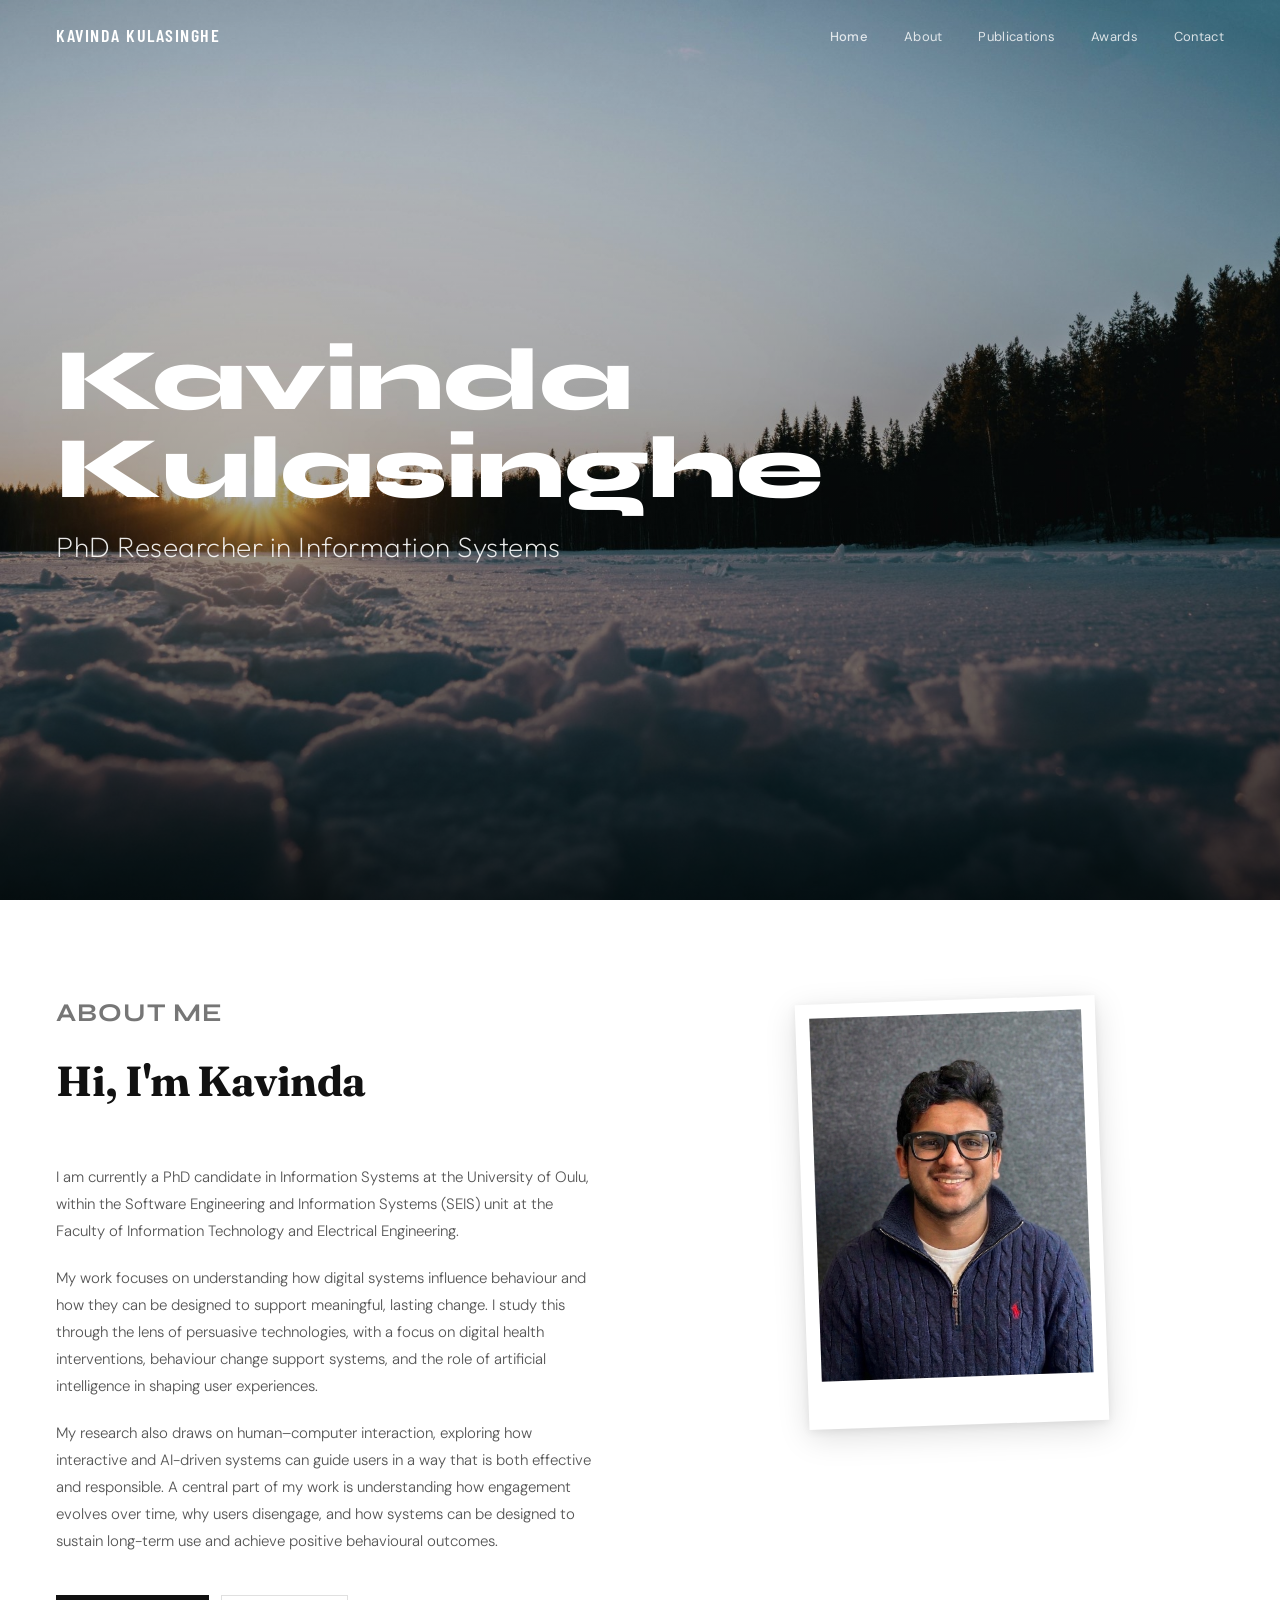
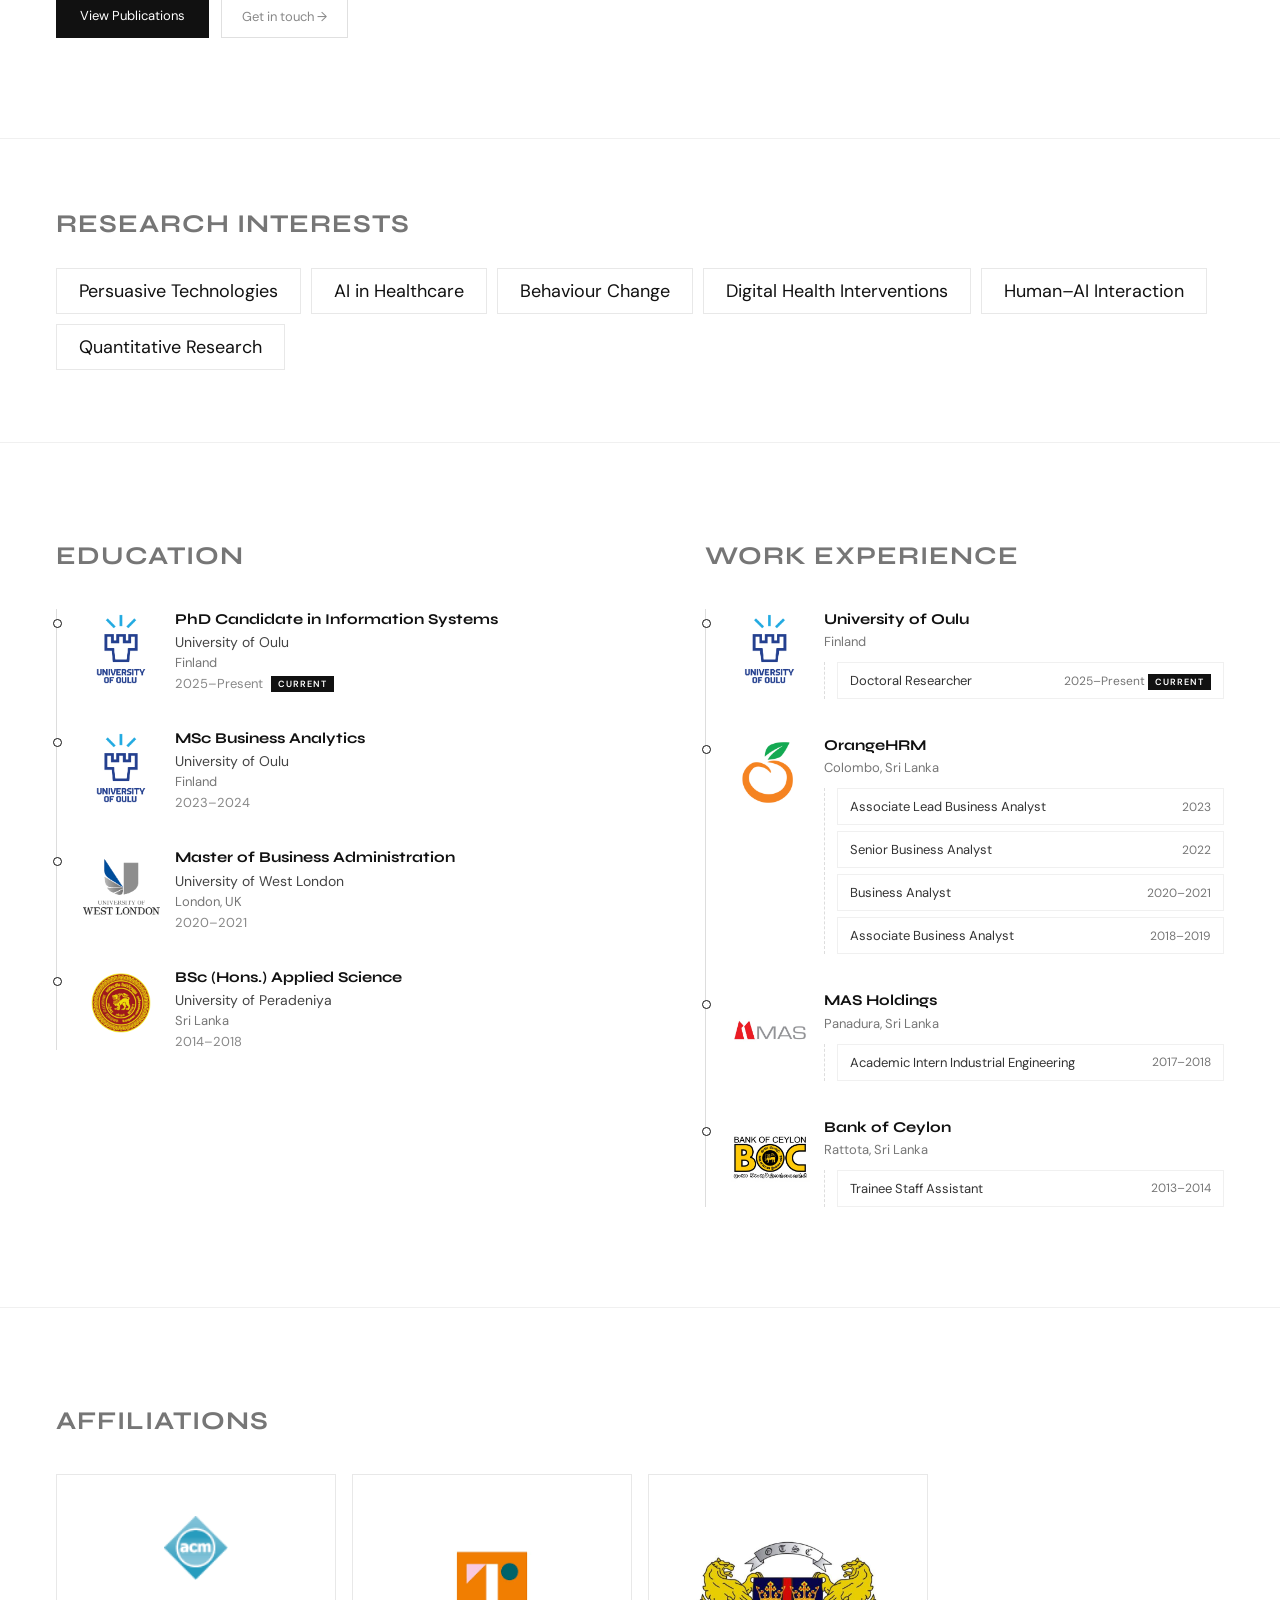
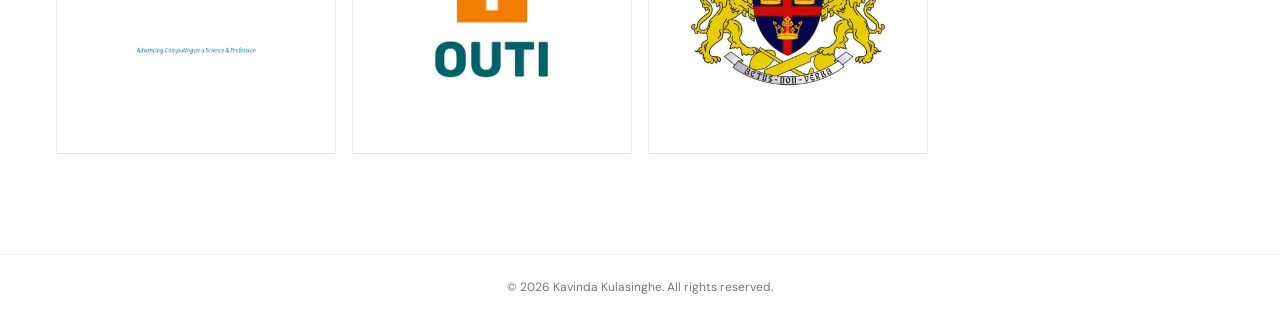
==== commit d9868efc: "Update ACM affiliation logo to Stand-alone Diamond Symbol and Tagline variant Co-Authored-By: Claude" ====
--- a/index.html
+++ b/index.html
@@ -542,8 +542,9 @@
 
     <!-- ACM -->
     <div class="affil-card-item">
-      <div class="affil-logo-box">
-        <img src="images/acm-logo.png" alt="ACM logo" loading="lazy"/>
+      <div class="affil-logo-box" style="flex-direction:column;gap:0;">
+        <img src="images/acm-sym.png" alt="ACM diamond symbol" loading="lazy" width="50" height="50" style="width:64px;height:64px;"/>
+        <img src="images/acm-tagline.gif" alt="Advancing Computing as a Science &amp; Profession" loading="lazy" width="154" height="8" style="width:120px;margin-top:10px;"/>
       </div>
       <div class="affil-card-info" aria-hidden="true">
         <p class="affil-card-name">Association for Computing Machinery</p>
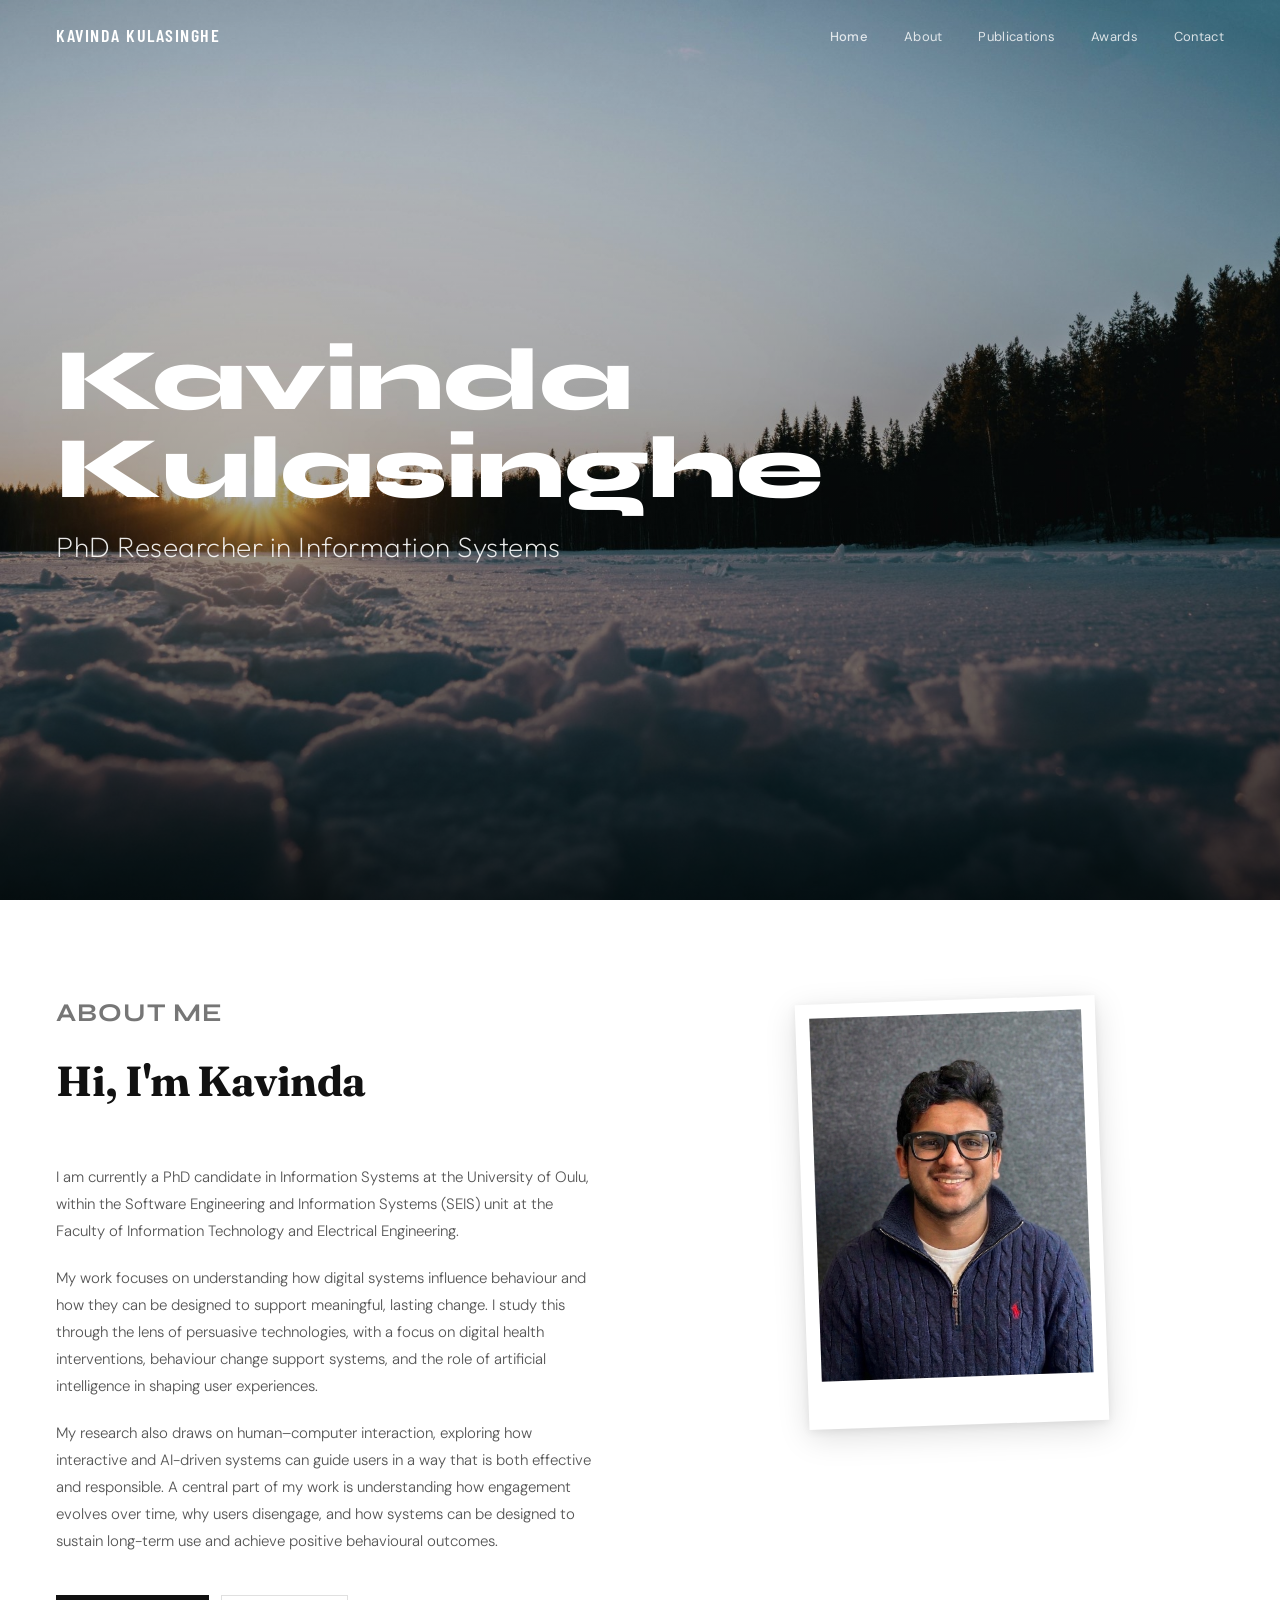
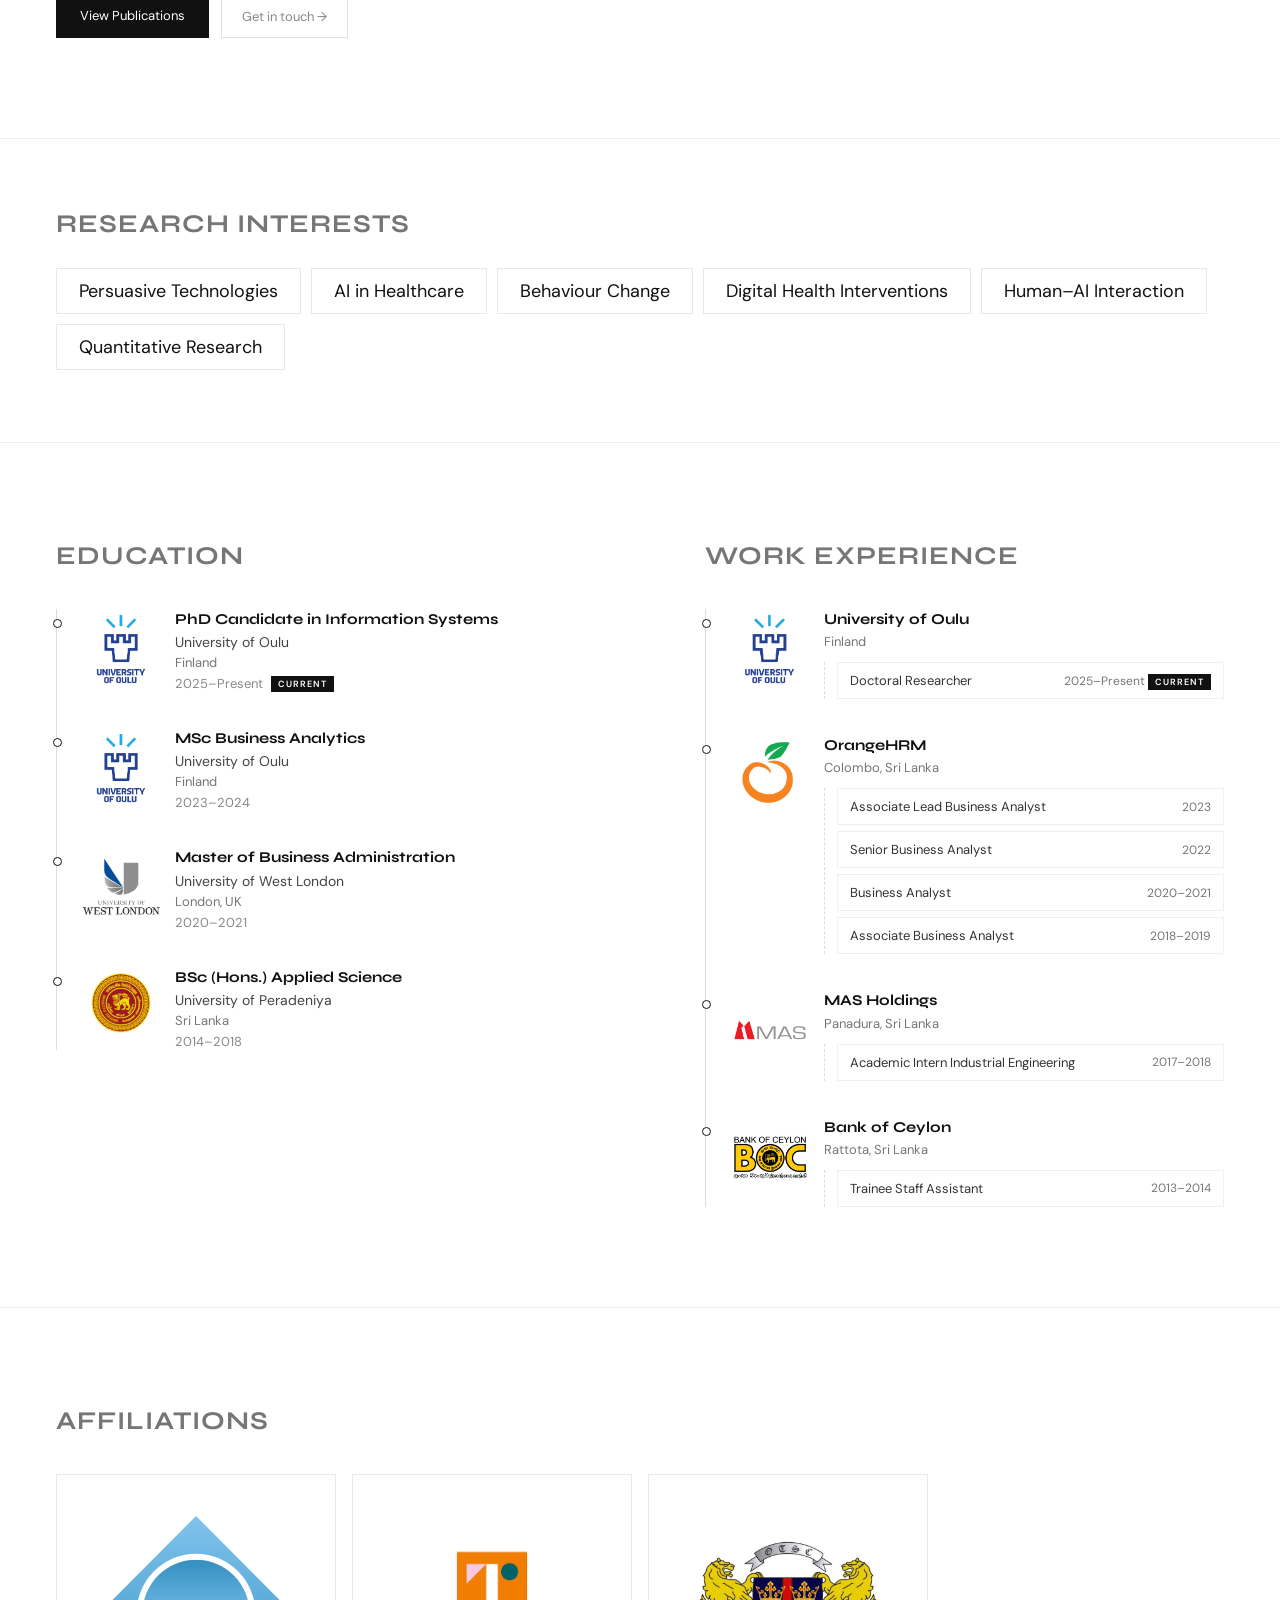
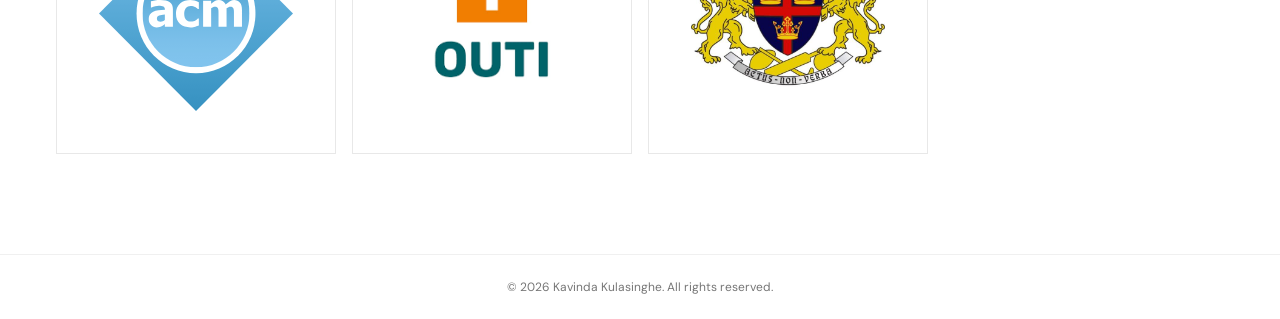
==== commit 9ed560cf: "Replace ACM logos with uploaded ACM_logo.svg Co-Authored-By: Claude Sonnet 4.6 <noreply@anthropic.co" ====
--- a/index.html
+++ b/index.html
@@ -542,9 +542,8 @@
 
     <!-- ACM -->
     <div class="affil-card-item">
-      <div class="affil-logo-box" style="flex-direction:column;gap:0;">
-        <img src="images/acm-sym.png" alt="ACM diamond symbol" loading="lazy" width="50" height="50" style="width:64px;height:64px;"/>
-        <img src="images/acm-tagline.gif" alt="Advancing Computing as a Science &amp; Profession" loading="lazy" width="154" height="8" style="width:120px;margin-top:10px;"/>
+      <div class="affil-logo-box">
+        <img src="images/ACM_logo.svg" alt="ACM — Advancing Computing as a Science &amp; Profession" loading="lazy"/>
       </div>
       <div class="affil-card-info" aria-hidden="true">
         <p class="affil-card-name">Association for Computing Machinery</p>
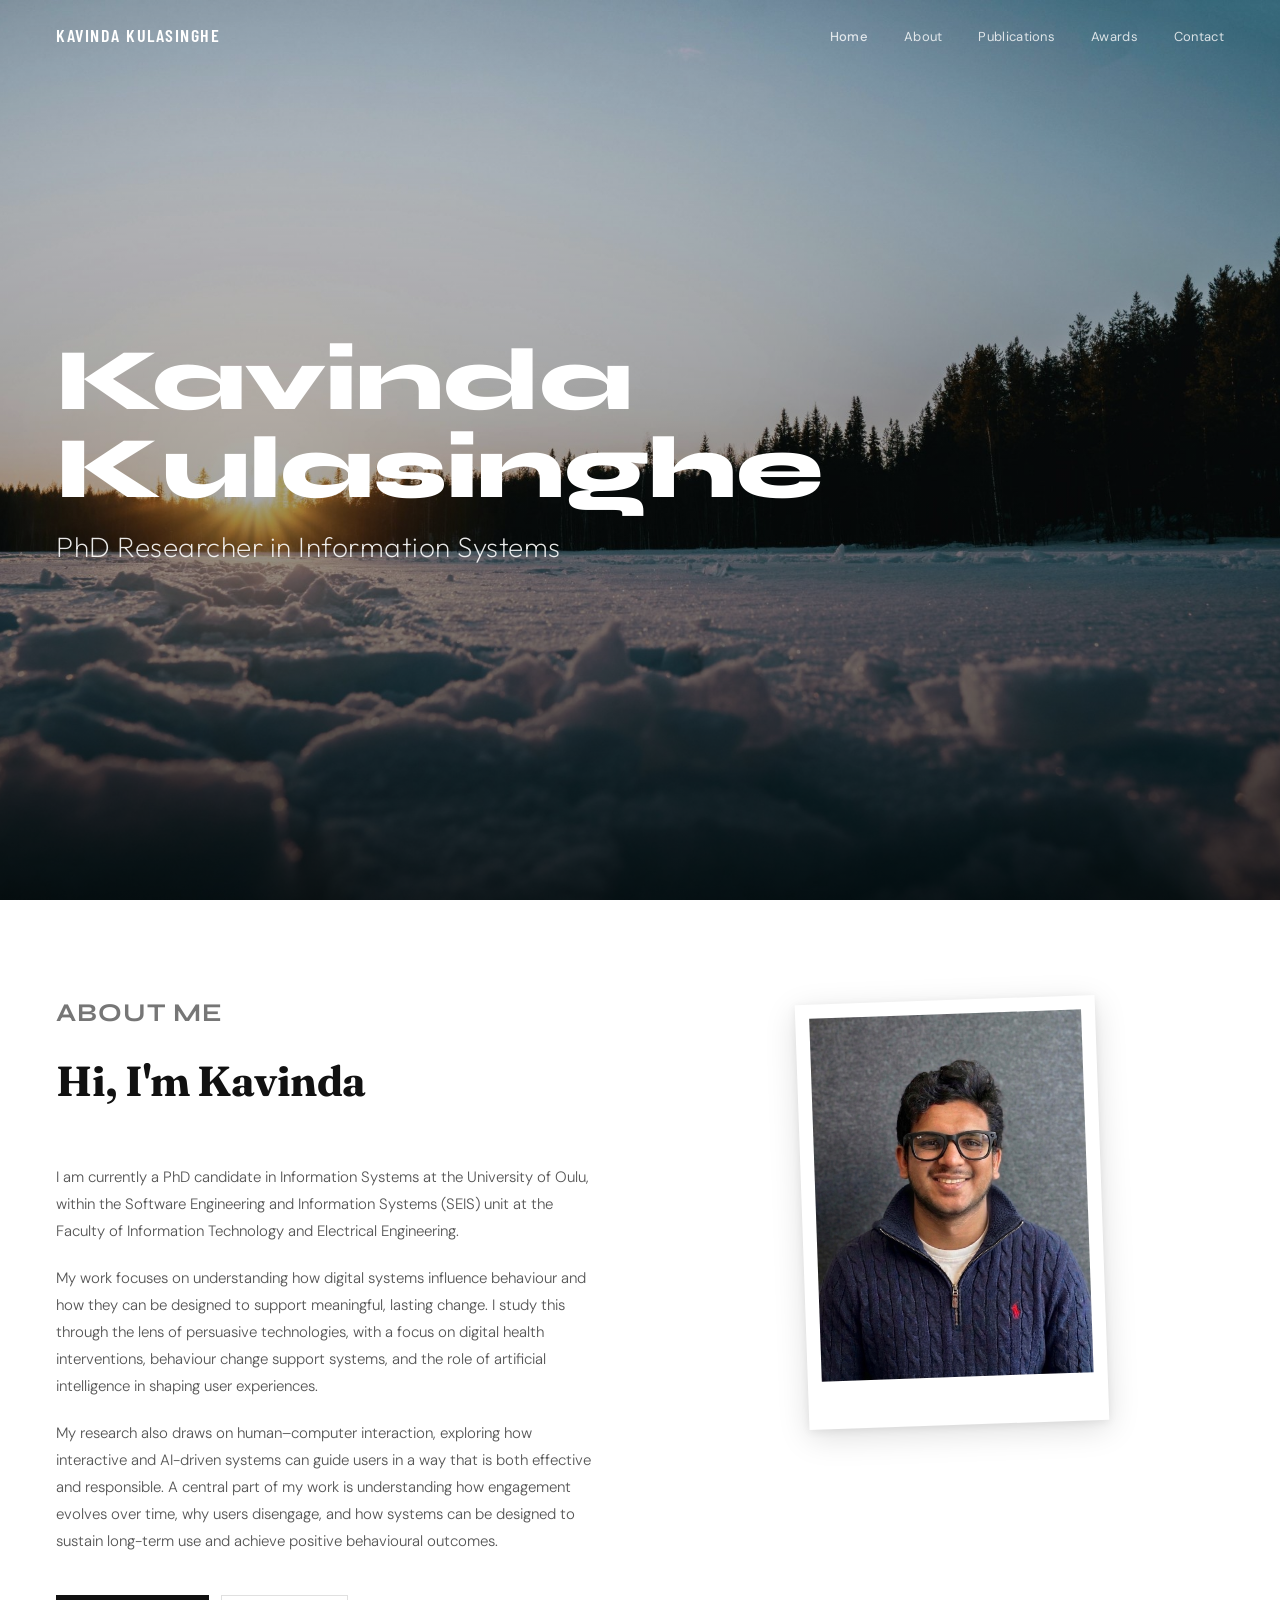
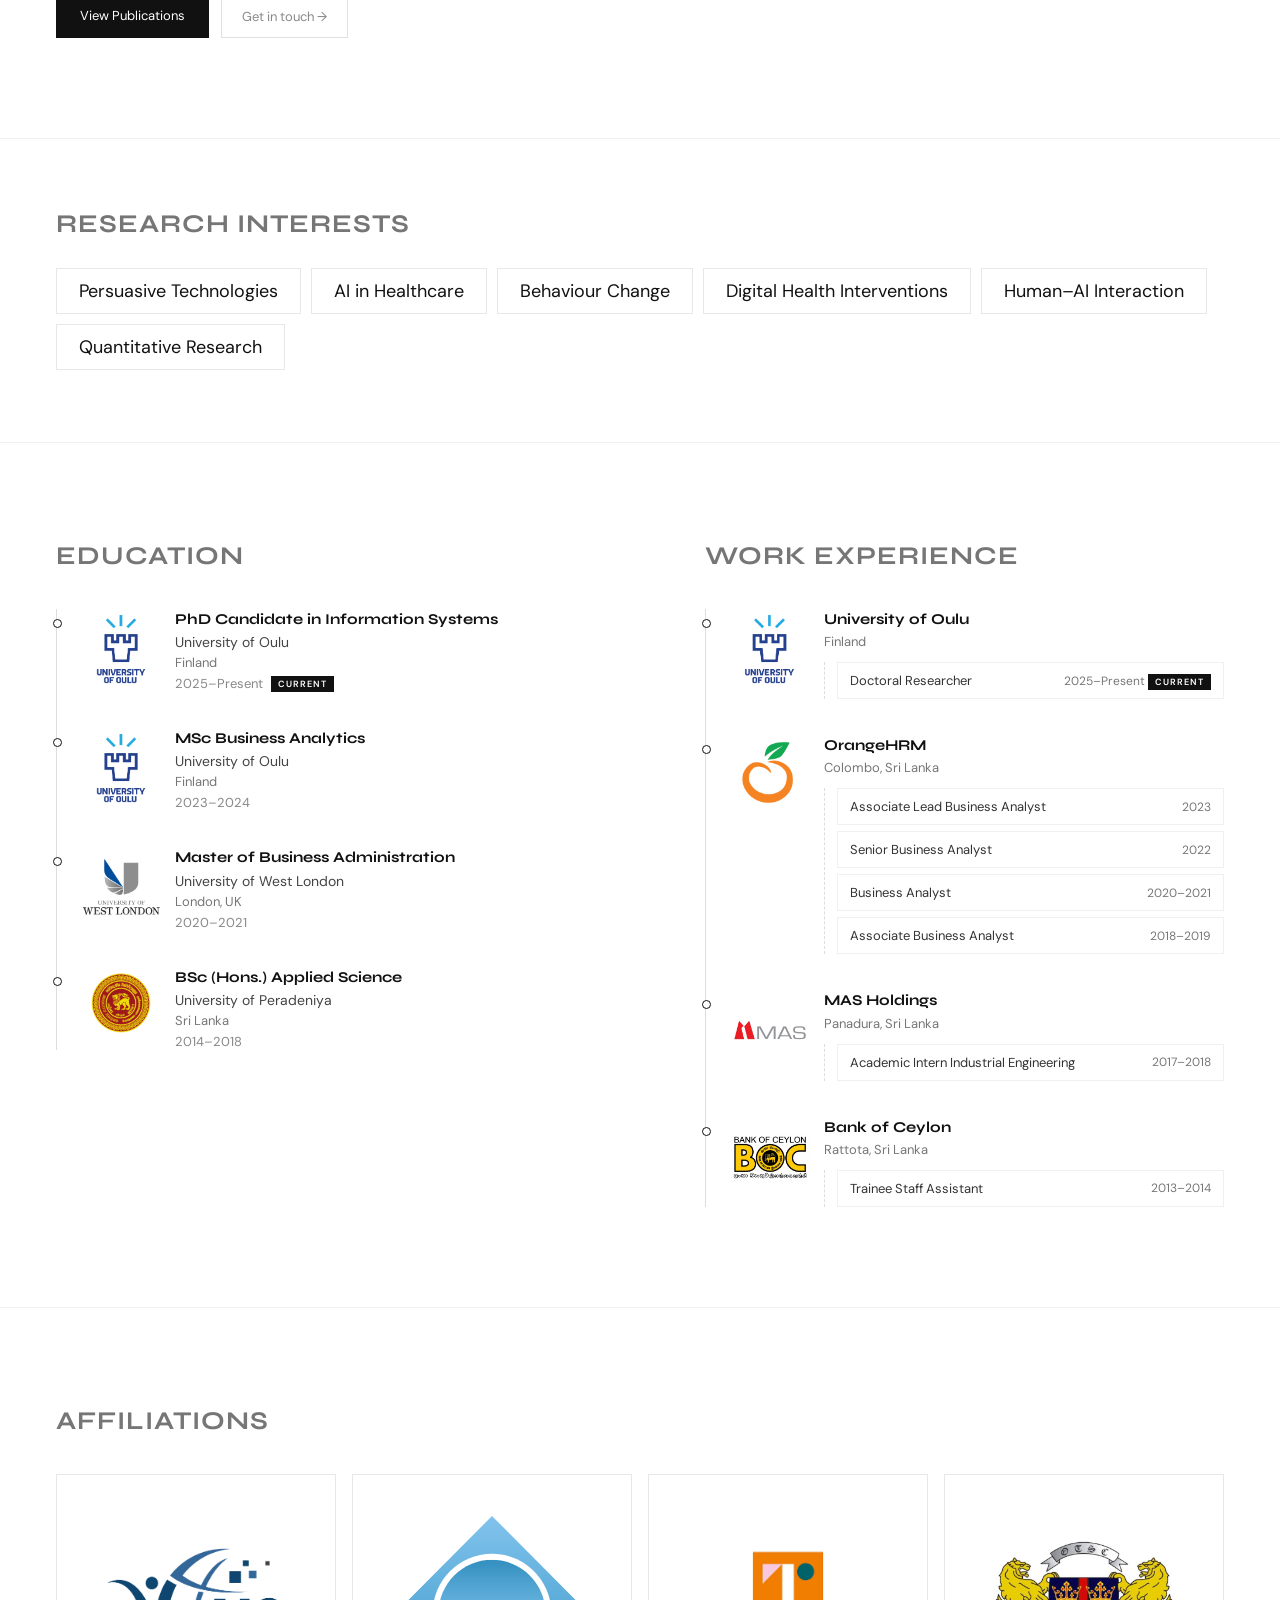
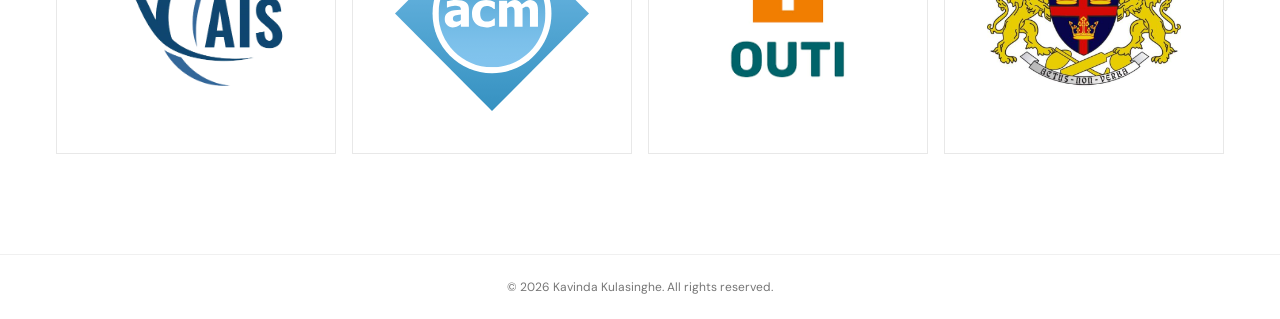
==== commit 2a078b79: "Add AIS as first affiliation tile Co-Authored-By: Claude Sonnet 4.6 <noreply@anthropic.com>" ====
--- a/index.html
+++ b/index.html
@@ -3,6 +3,14 @@
 <head>
   <meta charset="UTF-8" />
   <meta name="viewport" content="width=device-width, initial-scale=1.0"/>
+  <!-- Google Analytics -->
+  <script async src="https://www.googletagmanager.com/gtag/js?id=G-LN633BF3QT"></script>
+  <script>
+    window.dataLayer = window.dataLayer || [];
+    function gtag(){dataLayer.push(arguments);}
+    gtag('js', new Date());
+    gtag('config', 'G-LN633BF3QT');
+  </script>
   <title>Kavinda Kulasinghe — PhD Researcher in Information Systems</title>
   <meta name="description" content="Kavinda Kulasinghe is a PhD researcher in Information Systems at the University of Oulu, specialising in persuasive technologies, digital health interventions, and human–AI interaction."/>
   <meta property="og:title" content="Kavinda Kulasinghe — PhD Researcher in Information Systems"/>
@@ -10,6 +18,37 @@
   <meta property="og:type" content="website"/>
   <meta property="og:url" content="https://kavindakulasinghe.github.io/"/>
   <meta property="og:image" content="https://kavindakulasinghe.github.io/images/profile.jpg"/>
+  <!-- Structured Data: Person -->
+  <script type="application/ld+json">
+  {
+    "@context": "https://schema.org",
+    "@type": "Person",
+    "name": "Kavinda Kulasinghe",
+    "url": "https://kavindakulasinghe.github.io",
+    "image": "https://kavindakulasinghe.github.io/images/profile.jpg",
+    "jobTitle": "Doctoral Researcher",
+    "description": "PhD Researcher in Information Systems at the University of Oulu, specialising in persuasive technologies, digital health interventions, and human–AI interaction.",
+    "email": "kavinda.kulasinghe@oulu.fi",
+    "worksFor": {
+      "@type": "Organization",
+      "name": "University of Oulu",
+      "url": "https://www.oulu.fi"
+    },
+    "alumniOf": [
+      { "@type": "Organization", "name": "University of Oulu" },
+      { "@type": "Organization", "name": "University of West London" },
+      { "@type": "Organization", "name": "University of Peradeniya" }
+    ],
+    "sameAs": [
+      "https://www.linkedin.com/in/kavindakulasinghe/",
+      "https://scholar.google.com/citations?user=JgwivSkAAAAJ&hl=en",
+      "https://www.researchgate.net/profile/Kavinda-Kulasinghe",
+      "https://github.com/kavindakulasinghe",
+      "https://orcid.org/0009-0009-6735-8991",
+      "https://x.com/chappatck"
+    ]
+  }
+  </script>
   <link rel="icon" href="favicon.ico"/>
   <link rel="preconnect" href="https://fonts.googleapis.com"/>
   <link rel="preconnect" href="https://fonts.gstatic.com" crossorigin/>
@@ -540,6 +579,17 @@
   <h2 class="section-label">Affiliations</h2>
   <div class="affil-cards-grid">
 
+    <!-- AIS -->
+    <div class="affil-card-item">
+      <div class="affil-logo-box">
+        <img src="images/AIS.png" alt="Association for Information Systems logo" loading="lazy"/>
+      </div>
+      <div class="affil-card-info" aria-hidden="true">
+        <p class="affil-card-name">Association for Information Systems</p>
+        <p class="affil-card-type">Student Member since 2026</p>
+      </div>
+    </div>
+
     <!-- ACM -->
     <div class="affil-card-item">
       <div class="affil-logo-box">
--- a/style.css
+++ b/style.css
@@ -168,13 +168,28 @@
   .nav-toggle { display: flex; z-index: 101; }
 
   .nav-links {
-    display: none; flex-direction: column; gap: 0;
+    display: flex; flex-direction: column; gap: 0;
     position: fixed; top: 0; left: 0; right: 0; bottom: 0;
     background: var(--white); z-index: 99;
-    justify-content: center; align-items: center;
+    justify-content: center; align-items: stretch;
+    opacity: 0; pointer-events: none;
+    transform: translateY(-12px);
+    transition: opacity 0.3s ease, transform 0.3s ease;
   }
-  .nav-links.open { display: flex; }
-  .nav-links a { font-size: 22px; color: var(--black) !important; padding: 16px 0; }
+  .nav-links.open {
+    opacity: 1; pointer-events: auto;
+    transform: translateY(0);
+  }
+  .nav-links li {
+    opacity: 0; transform: translateY(24px);
+    transition: opacity 0.4s ease, transform 0.4s ease;
+  }
+  .nav-links.open li:nth-child(1) { opacity: 1; transform: translateY(0); transition-delay: 0.10s; }
+  .nav-links.open li:nth-child(2) { opacity: 1; transform: translateY(0); transition-delay: 0.18s; }
+  .nav-links.open li:nth-child(3) { opacity: 1; transform: translateY(0); transition-delay: 0.26s; }
+  .nav-links.open li:nth-child(4) { opacity: 1; transform: translateY(0); transition-delay: 0.34s; }
+  .nav-links.open li:nth-child(5) { opacity: 1; transform: translateY(0); transition-delay: 0.42s; }
+  .nav-links a { font-size: 22px; color: var(--black) !important; padding: 32px 0; text-align: center; display: block; }
 
   .page-banner { height: 220px; padding: 32px 20px; }
   .footer { padding: 24px 20px; }
